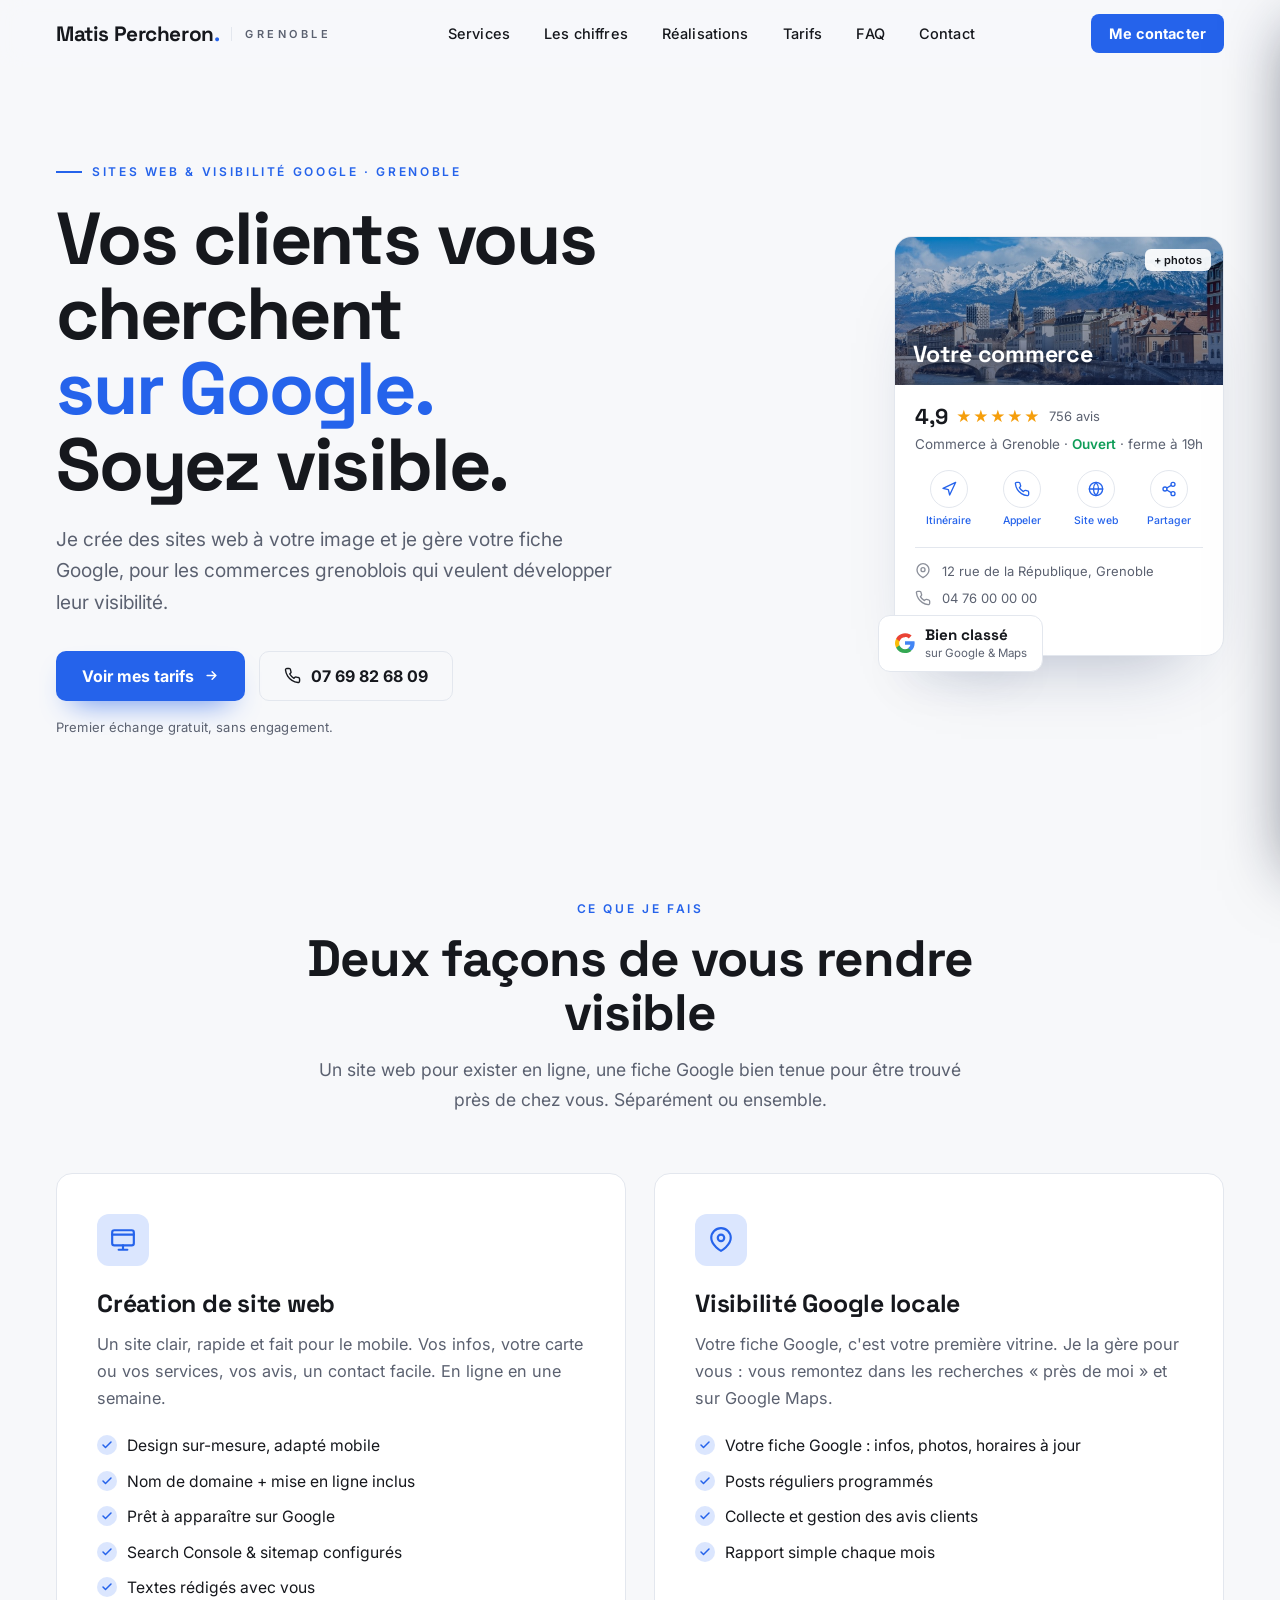
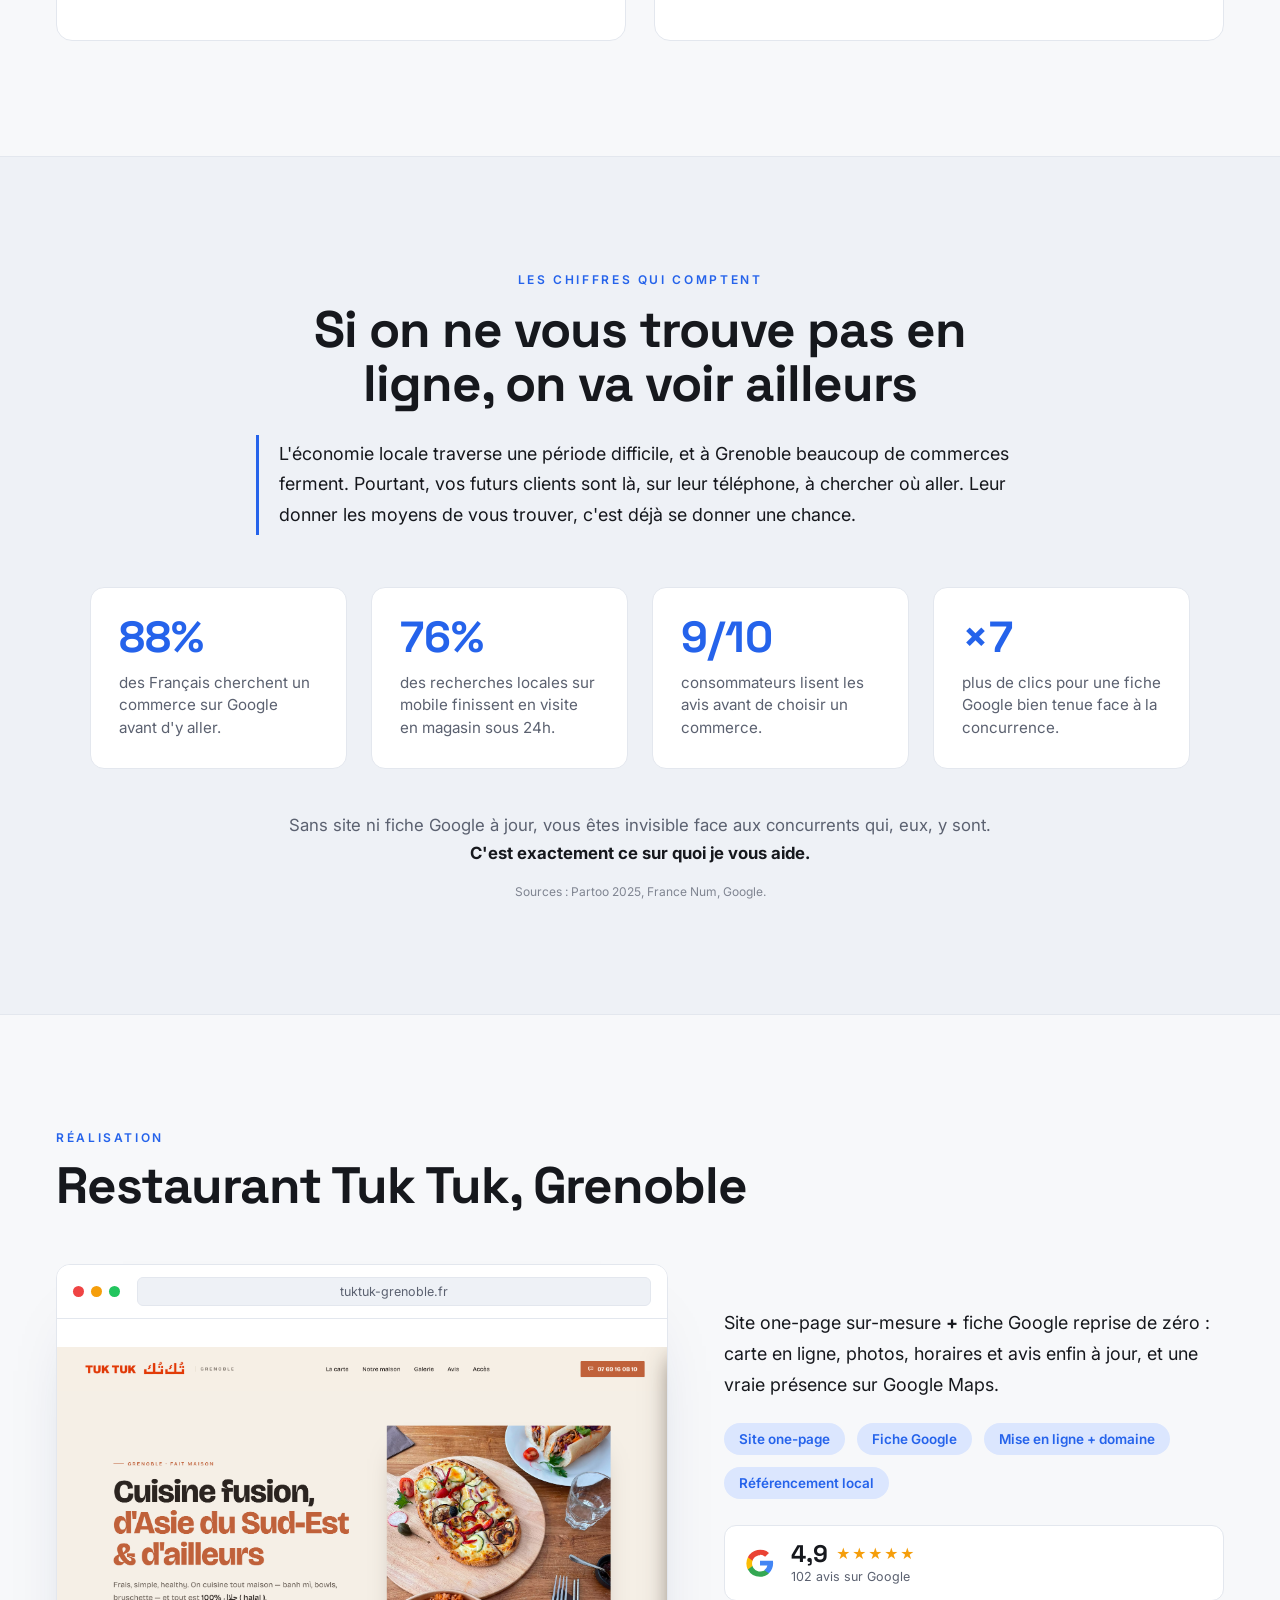
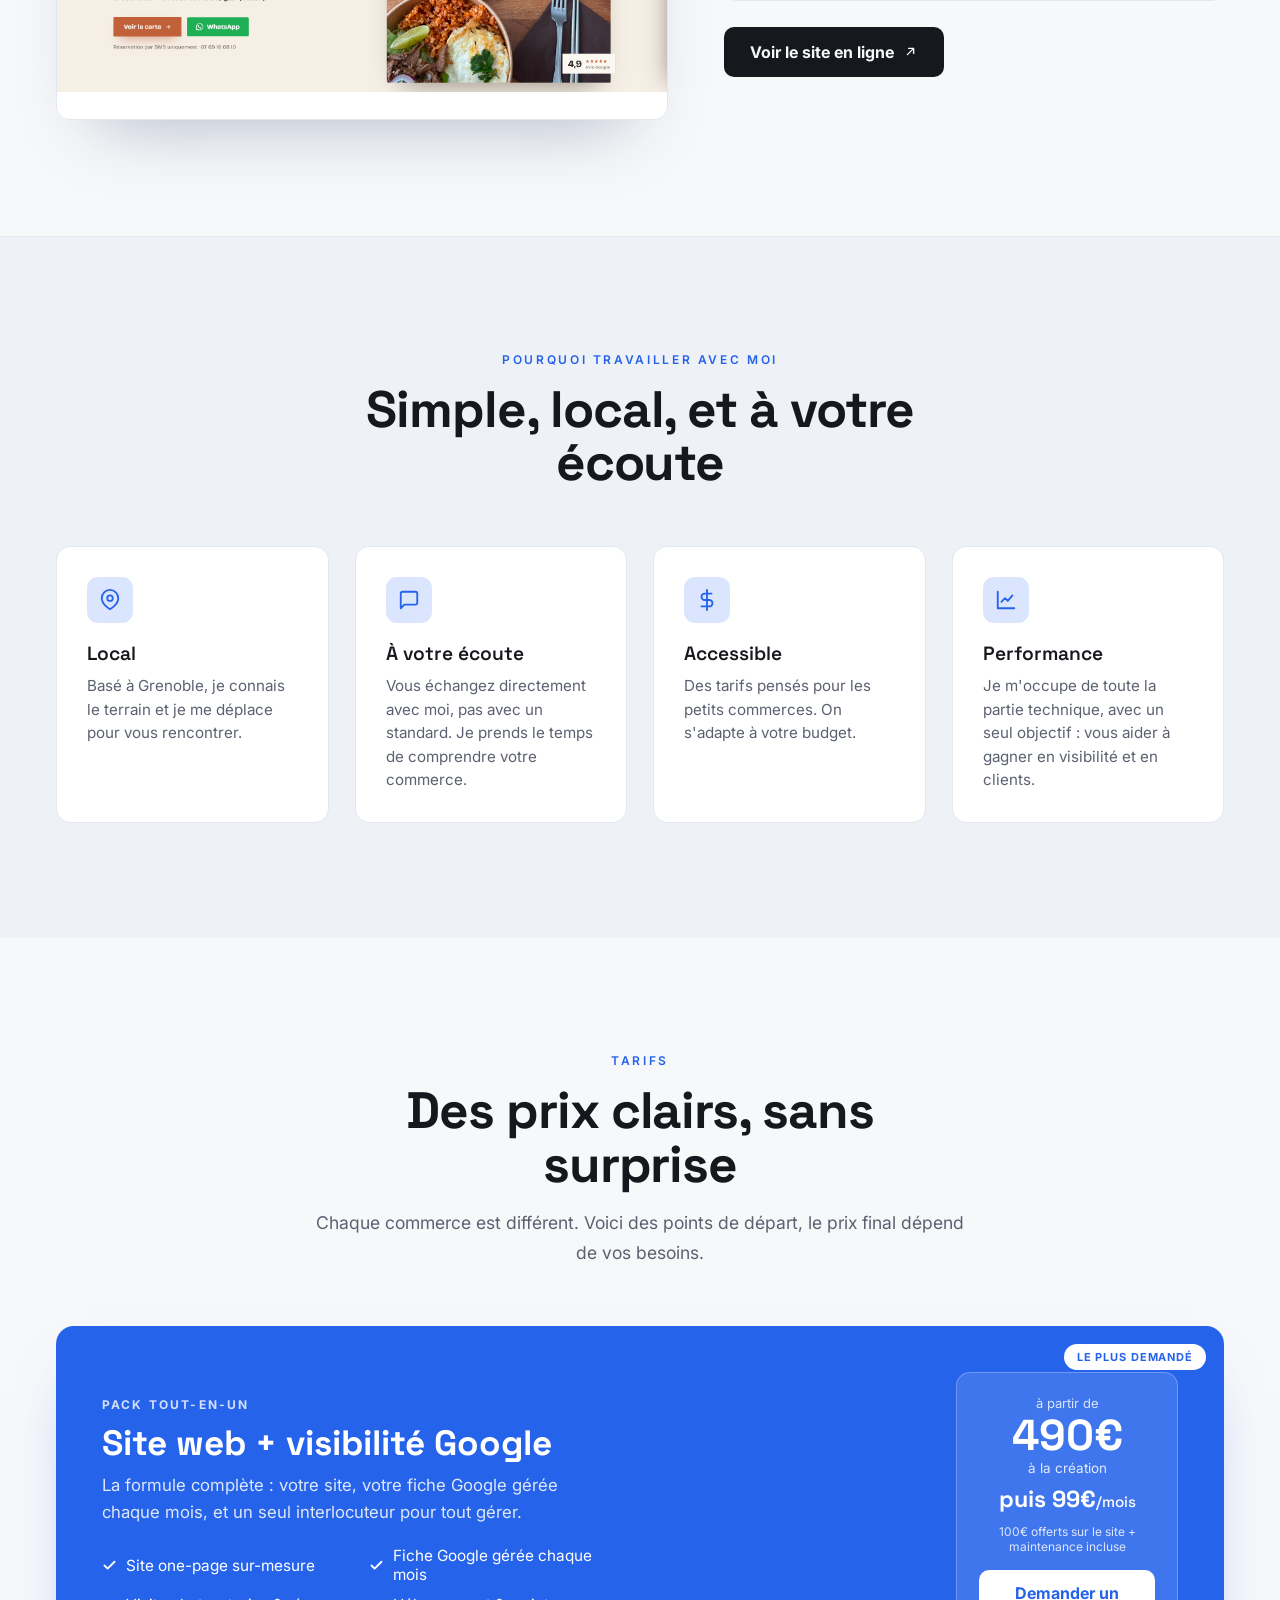
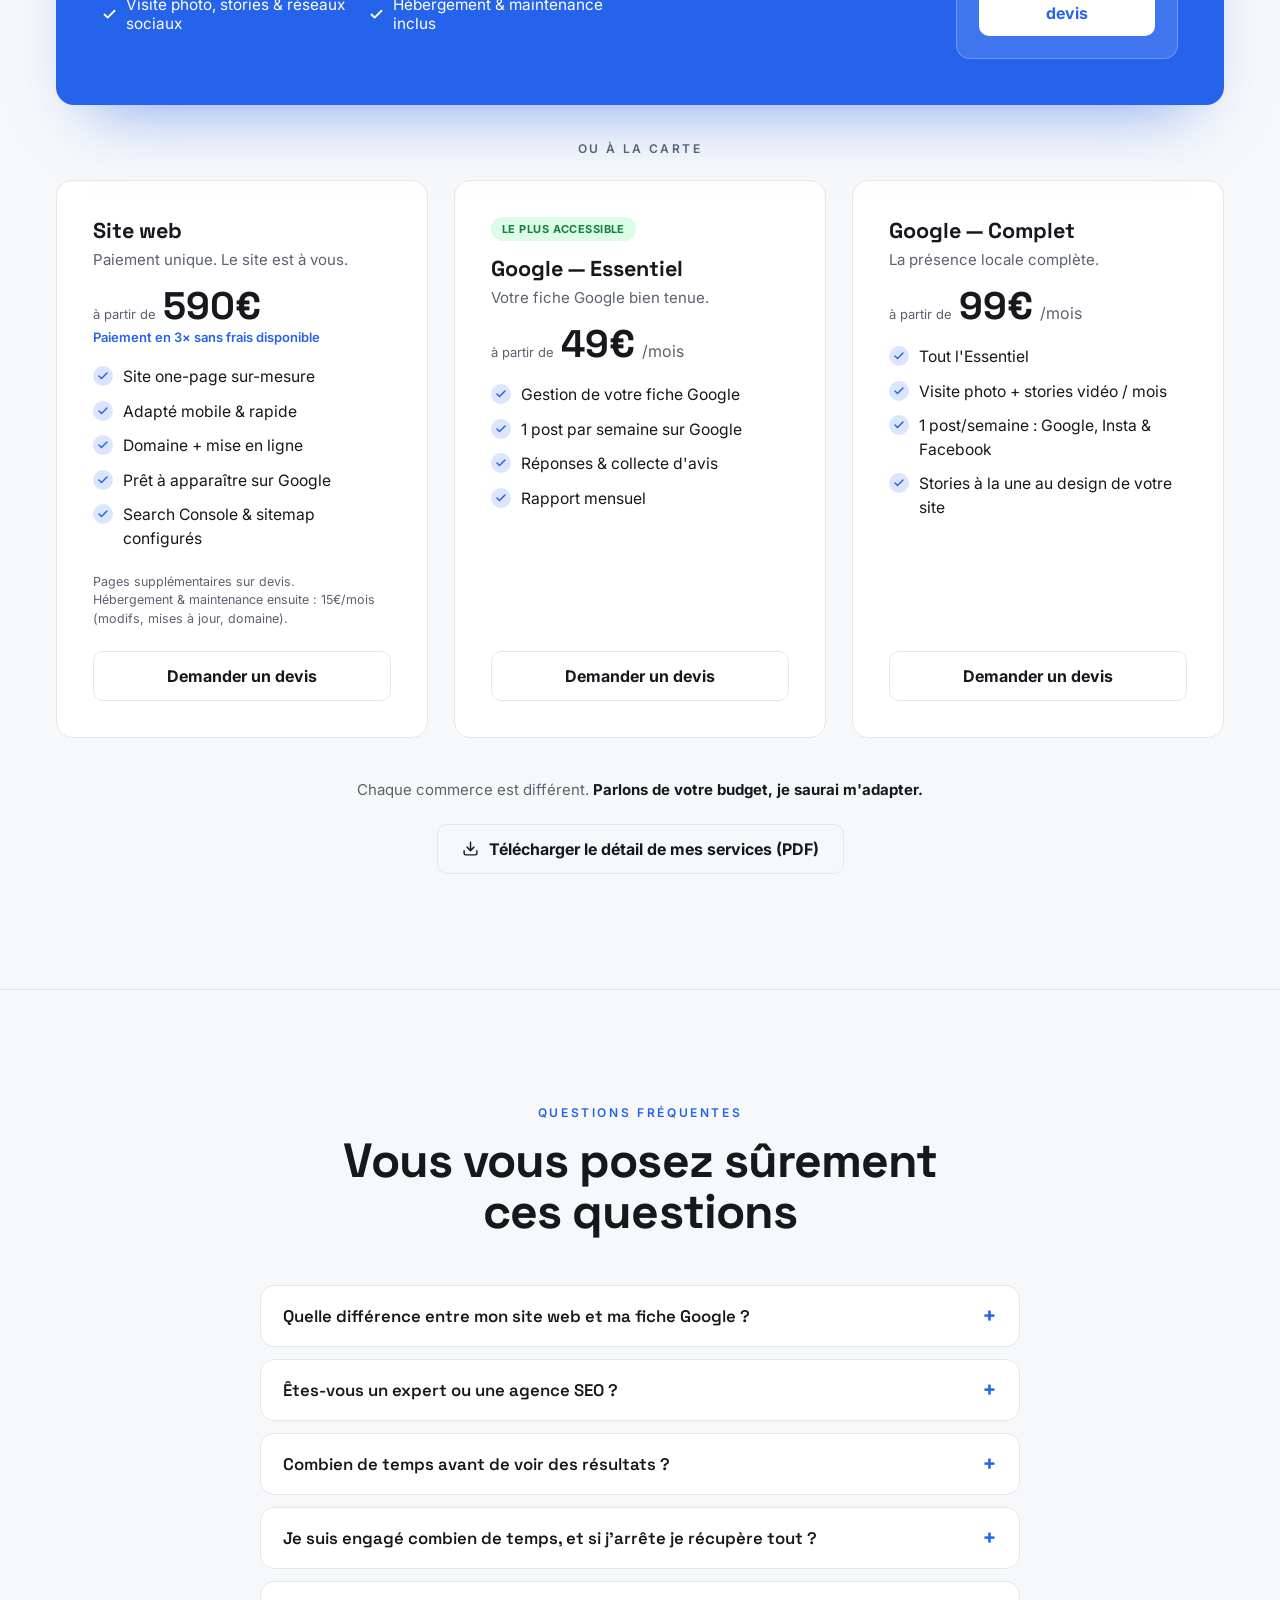
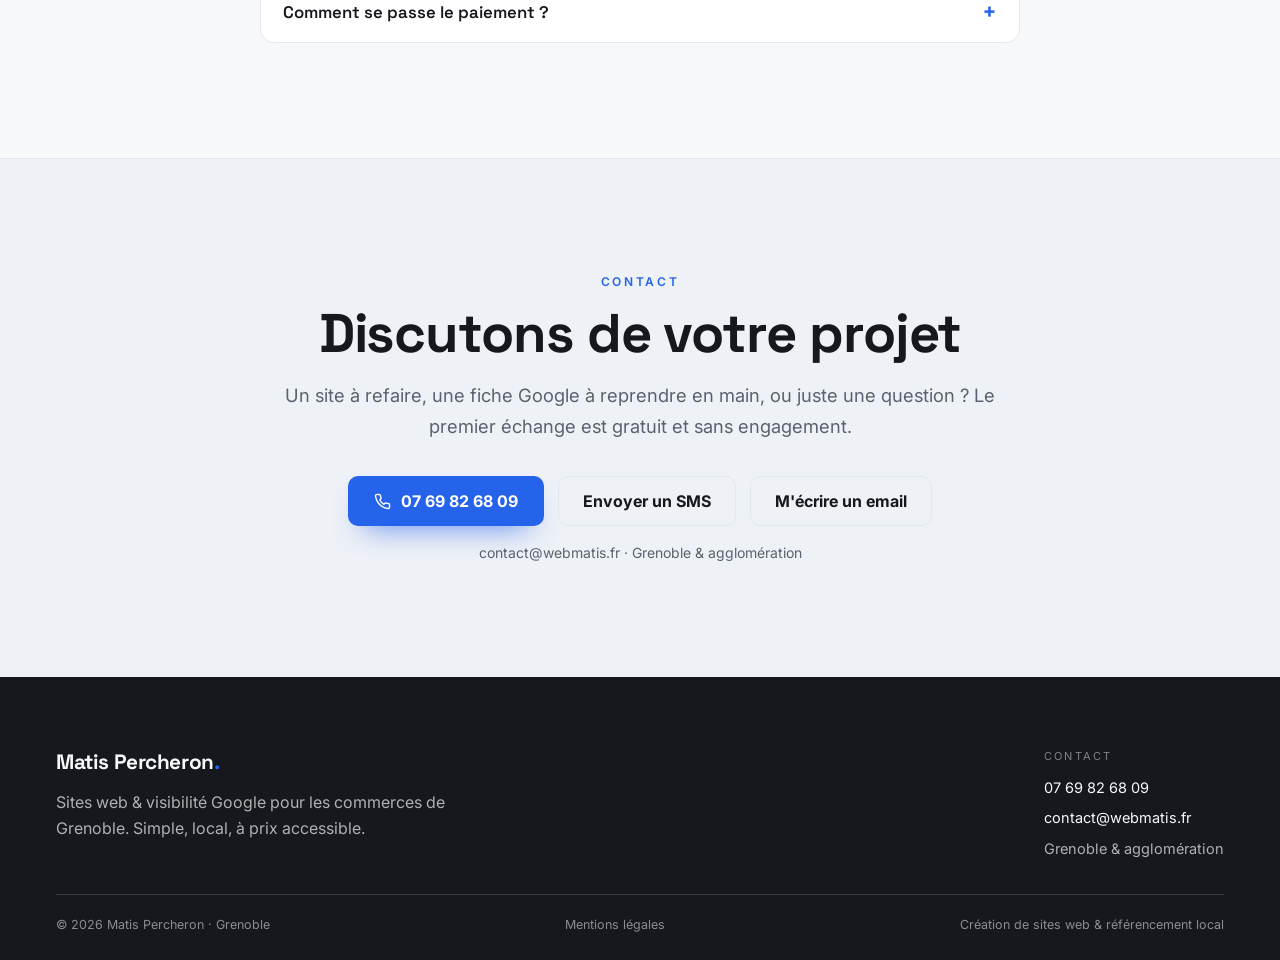
==== index.html @ fde4f6b4 "Site vitrine webmatis - creation de sites web et visibilite Google locale" ====
<!DOCTYPE html>
<html lang="fr">
<head>
<meta charset="utf-8">
<meta name="viewport" content="width=device-width, initial-scale=1">
<title>Matis Percheron — Sites web & visibilité Google pour les commerces de Grenoble</title>
<meta name="description" content="Création de sites web et gestion de fiche Google pour les commerces de Grenoble. Sites soignés, visibilité locale, prix accessibles. Premier échange gratuit.">
<meta property="og:title" content="Matis Percheron — Sites web & visibilité Google, Grenoble">
<meta property="og:description" content="Sites web à votre image et fiche Google bien gérée pour les commerces grenoblois. Prix accessibles, contact direct.">
<meta property="og:type" content="website">
<link rel="preconnect" href="https://fonts.googleapis.com">
<link rel="preconnect" href="https://fonts.gstatic.com" crossorigin>
<link href="https://fonts.googleapis.com/css2?family=Inter:wght@400;500;600;700&family=Space+Grotesk:wght@500;600;700&display=swap" rel="stylesheet">
<link rel="stylesheet" href="style.css">
<script type="application/ld+json">
{
  "@context": "https://schema.org",
  "@type": "ProfessionalService",
  "name": "Matis Percheron — Web & Visibilité locale",
  "description": "Création de sites web et gestion de fiche Google pour les commerces de Grenoble.",
  "areaServed": "Grenoble",
  "telephone": "+33769826809",
  "email": "contact@webmatis.fr",
  "address": {
    "@type": "PostalAddress",
    "addressLocality": "Grenoble",
    "postalCode": "38000",
    "addressCountry": "FR"
  },
  "knowsAbout": ["Création de site web", "SEO local", "Google Business Profile", "Référencement local"]
}
</script>
</head>
<body>
<div id="root" style="--bg:#f7f8fa;--bg-2:#eef1f6;--surface:#ffffff;--ink:#16181d;--ink-2:#5b6170;--line:#e3e7ee;--accent:#2563eb;--accent-2:#1d4ed8;--accent-ink:#ffffff;--accent-soft:#dbe6fe;--nav-bg:rgba(247,248,250,.82);--font-title:'Space Grotesk',system-ui,sans-serif;background:var(--bg);color:var(--ink);font-family:'Inter',system-ui,sans-serif;-webkit-font-smoothing:antialiased;overflow-x:clip;">

  <!-- NAV -->
  <nav id="site-nav" style="position:sticky;top:0;z-index:50;display:flex;align-items:center;justify-content:space-between;gap:16px;padding:14px clamp(18px,5vw,56px);background:var(--nav-bg);backdrop-filter:saturate(160%) blur(12px);-webkit-backdrop-filter:saturate(160%) blur(12px);transition:box-shadow .3s ease;">
    <a href="#top" aria-label="Matis Percheron" style="display:flex;align-items:center;gap:12px;text-decoration:none;flex:none;">
      <span style="font-family:var(--font-title);font-weight:700;font-size:1.3rem;letter-spacing:-.02em;color:var(--ink);">Matis Percheron<span style="color:var(--accent);">.</span></span>
      <span class="nav-region" style="font-size:11px;letter-spacing:.32em;text-transform:uppercase;color:var(--ink-2);font-weight:600;padding-left:13px;border-left:1px solid var(--line);">Grenoble</span>
    </a>
    <div data-navlinks="1" class="navlinks" style="display:flex;align-items:center;gap:30px;font-size:14.5px;font-weight:500;letter-spacing:.01em;">
      <a href="#services" class="link-underline">Services</a>
      <a href="#pourquoi" class="link-underline">Les chiffres</a>
      <a href="#realisations" class="link-underline">Réalisations</a>
      <a href="#tarifs" class="link-underline">Tarifs</a>
      <a href="#faq" class="link-underline">FAQ</a>
      <a href="#contact" class="link-underline">Contact</a>
    </div>
    <a href="#contact" class="btn-accent nav-phone" style="display:inline-flex;align-items:center;gap:9px;flex:none;text-decoration:none;font-weight:700;font-size:14.5px;letter-spacing:.01em;padding:11px 18px;border-radius:8px;white-space:nowrap;">
      Me contacter
    </a>
    <button type="button" id="nav-burger" class="nav-burger" aria-label="Ouvrir le menu" aria-expanded="false" aria-controls="mobile-panel">
      <span></span><span></span><span></span>
    </button>
  </nav>

  <!-- MENU MOBILE -->
  <div id="panel-backdrop" class="panel-backdrop"></div>
  <aside id="mobile-panel" class="mobile-panel" aria-hidden="true" aria-label="Menu">
    <div class="mobile-panel-head">
      <span style="font-family:var(--font-title);font-weight:700;font-size:1.25rem;color:var(--ink);">Menu</span>
      <button type="button" id="panel-close" class="panel-close" aria-label="Fermer le menu">&times;</button>
    </div>
    <nav class="mobile-panel-links">
      <a href="#services" data-panel-link>Services</a>
      <a href="#pourquoi" data-panel-link>Les chiffres</a>
      <a href="#realisations" data-panel-link>Réalisations</a>
      <a href="#tarifs" data-panel-link>Tarifs</a>
      <a href="#faq" data-panel-link>FAQ</a>
      <a href="#contact" data-panel-link>Contact</a>
    </nav>
    <div class="mobile-panel-cta">
      <a href="tel:0769826809" class="btn-accent" style="width:100%;">Appeler · 07 69 82 68 09</a>
      <a href="mailto:contact@webmatis.fr" class="btn-outline" style="width:100%;">M'écrire un email</a>
    </div>
  </aside>

  <!-- HERO -->
  <header id="top" class="hero-section" style="position:relative;padding:clamp(40px,7vw,90px) clamp(18px,5vw,56px) clamp(28px,4vw,56px);">
    <div data-hero="1" class="hero-grid" style="display:grid;grid-template-columns:1.05fr .95fr;gap:clamp(28px,5vw,64px);align-items:center;max-width:1240px;margin:0 auto;">
      <div data-reveal="1">
        <div style="display:inline-flex;align-items:center;gap:10px;font-size:12px;font-weight:600;letter-spacing:.22em;text-transform:uppercase;color:var(--accent);margin-bottom:22px;">
          <span style="width:26px;height:1.5px;background:var(--accent);display:inline-block;"></span>Sites web &amp; visibilité Google · Grenoble
        </div>
        <h1 style="font-family:var(--font-title);font-weight:700;font-size:clamp(2.5rem,6vw,4.6rem);line-height:1.02;letter-spacing:-.03em;margin:0 0 22px;color:var(--ink);">Vos clients vous cherchent<br><span style="color:var(--accent);">sur Google.</span> Soyez visible.</h1>
        <p style="font-size:clamp(1.05rem,1.6vw,1.2rem);line-height:1.65;color:var(--ink-2);max-width:32em;margin:0 0 32px;">Je crée des sites web à votre image et je gère votre fiche Google, pour les commerces grenoblois qui veulent développer leur visibilité.</p>
        <div class="hero-cta" style="display:flex;flex-wrap:wrap;gap:14px;align-items:center;">
          <a href="#tarifs" class="btn-accent btn-lg">Voir mes tarifs
            <svg viewBox="0 0 24 24" width="15" height="15" fill="none" stroke="currentColor" stroke-width="2.4" stroke-linecap="round" stroke-linejoin="round" style="flex:none;display:block;"><path d="M5 12h14M13 6l6 6-6 6"></path></svg>
          </a>
          <a href="tel:0769826809" class="btn-outline btn-lg">
            <svg viewBox="0 0 24 24" width="17" height="17" fill="none" stroke="currentColor" stroke-width="2" stroke-linecap="round" stroke-linejoin="round" style="flex:none;display:block;"><path d="M22 16.92v3a2 2 0 0 1-2.18 2 19.79 19.79 0 0 1-8.63-3.07 19.5 19.5 0 0 1-6-6 19.79 19.79 0 0 1-3.07-8.67A2 2 0 0 1 4.11 2h3a2 2 0 0 1 2 1.72c.13.96.36 1.9.7 2.81a2 2 0 0 1-.45 2.11L8.09 9.91a16 16 0 0 0 6 6l1.27-1.27a2 2 0 0 1 2.11-.45c.91.34 1.85.57 2.81.7A2 2 0 0 1 22 16.92Z"></path></svg>
            07 69 82 68 09
          </a>
        </div>
        <p style="font-size:13px;color:var(--ink-2);margin:18px 0 0;letter-spacing:.01em;">Premier échange gratuit, sans engagement.</p>
      </div>

      <!-- Visuel : aperçu d'une fiche Google (ce que Matis optimise) -->
      <div data-reveal="1" class="hero-visual" style="position:relative;max-width:430px;margin:0 0 0 auto;">
        <div style="background:var(--surface);border:1px solid var(--line);border-radius:18px;box-shadow:0 40px 70px -42px rgba(20,40,90,.35);overflow:hidden;">
          <!-- bandeau photo -->
          <div style="position:relative;height:148px;background:#1d4ed8;background-image:url('assets/grenoble-hero.jpg');background-size:cover;background-position:center;display:flex;align-items:flex-end;padding:16px 18px;">
            <span style="position:absolute;inset:0;background:linear-gradient(180deg,rgba(15,30,70,.10),rgba(15,30,70,.66));"></span>
            <span style="position:relative;color:#fff;font-family:var(--font-title);font-weight:700;font-size:1.45rem;letter-spacing:-.01em;text-shadow:0 1px 10px rgba(0,0,0,.4);">Votre commerce</span>
            <span style="position:absolute;top:12px;right:12px;background:rgba(255,255,255,.92);border-radius:6px;padding:4px 9px;font-size:11px;font-weight:600;color:var(--ink);">+ photos</span>
          </div>
          <!-- corps de la fiche -->
          <div style="padding:18px 20px 22px;">
            <div style="display:flex;align-items:center;gap:8px;margin-bottom:6px;">
              <span style="font-family:var(--font-title);font-weight:700;font-size:1.35rem;color:var(--ink);">4,9</span>
              <span style="color:#f59e0b;font-size:15px;letter-spacing:1px;">★★★★★</span>
              <span style="font-size:13px;color:var(--ink-2);">756 avis</span>
            </div>
            <div style="font-size:13.5px;color:var(--ink-2);margin-bottom:18px;">Commerce à Grenoble · <span style="color:#0f9d58;font-weight:600;">Ouvert</span> · ferme à 19h</div>
            <!-- actions façon Google -->
            <div style="display:flex;gap:6px;margin-bottom:20px;">
              <div style="display:flex;flex-direction:column;align-items:center;gap:6px;flex:1;">
                <span style="width:38px;height:38px;border-radius:50%;border:1px solid var(--line);display:flex;align-items:center;justify-content:center;color:var(--accent);"><svg viewBox="0 0 24 24" width="16" height="16" fill="none" stroke="currentColor" stroke-width="2" stroke-linecap="round" stroke-linejoin="round"><path d="M3 11 22 2l-9 19-2-8-8-2Z"></path></svg></span>
                <span style="font-size:10.5px;color:var(--accent);font-weight:500;">Itinéraire</span>
              </div>
              <div style="display:flex;flex-direction:column;align-items:center;gap:6px;flex:1;">
                <span style="width:38px;height:38px;border-radius:50%;border:1px solid var(--line);display:flex;align-items:center;justify-content:center;color:var(--accent);"><svg viewBox="0 0 24 24" width="16" height="16" fill="none" stroke="currentColor" stroke-width="2" stroke-linecap="round" stroke-linejoin="round"><path d="M22 16.92v3a2 2 0 0 1-2.18 2 19.79 19.79 0 0 1-8.63-3.07 19.5 19.5 0 0 1-6-6 19.79 19.79 0 0 1-3.07-8.67A2 2 0 0 1 4.11 2h3a2 2 0 0 1 2 1.72c.13.96.36 1.9.7 2.81a2 2 0 0 1-.45 2.11L8.09 9.91a16 16 0 0 0 6 6l1.27-1.27a2 2 0 0 1 2.11-.45c.91.34 1.85.57 2.81.7A2 2 0 0 1 22 16.92Z"></path></svg></span>
                <span style="font-size:10.5px;color:var(--accent);font-weight:500;">Appeler</span>
              </div>
              <div style="display:flex;flex-direction:column;align-items:center;gap:6px;flex:1;">
                <span style="width:38px;height:38px;border-radius:50%;border:1px solid var(--line);display:flex;align-items:center;justify-content:center;color:var(--accent);"><svg viewBox="0 0 24 24" width="16" height="16" fill="none" stroke="currentColor" stroke-width="2" stroke-linecap="round" stroke-linejoin="round"><circle cx="12" cy="12" r="10"></circle><path d="M2 12h20"></path><path d="M12 2a15 15 0 0 1 0 20 15 15 0 0 1 0-20Z"></path></svg></span>
                <span style="font-size:10.5px;color:var(--accent);font-weight:500;">Site web</span>
              </div>
              <div style="display:flex;flex-direction:column;align-items:center;gap:6px;flex:1;">
                <span style="width:38px;height:38px;border-radius:50%;border:1px solid var(--line);display:flex;align-items:center;justify-content:center;color:var(--accent);"><svg viewBox="0 0 24 24" width="16" height="16" fill="none" stroke="currentColor" stroke-width="2" stroke-linecap="round" stroke-linejoin="round"><circle cx="18" cy="5" r="3"></circle><circle cx="6" cy="12" r="3"></circle><circle cx="18" cy="19" r="3"></circle><path d="m8.6 13.5 6.8 4M15.4 6.5 8.6 10.5"></path></svg></span>
                <span style="font-size:10.5px;color:var(--accent);font-weight:500;">Partager</span>
              </div>
            </div>
            <!-- infos -->
            <div style="border-top:1px solid var(--line);padding-top:15px;display:flex;flex-direction:column;gap:11px;">
              <div style="display:flex;align-items:center;gap:11px;font-size:13px;color:var(--ink-2);">
                <svg viewBox="0 0 24 24" width="16" height="16" fill="none" stroke="currentColor" stroke-width="2" stroke-linecap="round" stroke-linejoin="round" style="flex:none;opacity:.7;"><path d="M21 10c0 7-9 12-9 12s-9-5-9-12a9 9 0 0 1 18 0Z"></path><circle cx="12" cy="10" r="3"></circle></svg>
                <span>12 rue de la République, Grenoble</span>
              </div>
              <div style="display:flex;align-items:center;gap:11px;font-size:13px;color:var(--ink-2);">
                <svg viewBox="0 0 24 24" width="16" height="16" fill="none" stroke="currentColor" stroke-width="2" stroke-linecap="round" stroke-linejoin="round" style="flex:none;opacity:.7;"><path d="M22 16.92v3a2 2 0 0 1-2.18 2 19.79 19.79 0 0 1-8.63-3.07 19.5 19.5 0 0 1-6-6 19.79 19.79 0 0 1-3.07-8.67A2 2 0 0 1 4.11 2h3a2 2 0 0 1 2 1.72c.13.96.36 1.9.7 2.81a2 2 0 0 1-.45 2.11L8.09 9.91a16 16 0 0 0 6 6l1.27-1.27a2 2 0 0 1 2.11-.45c.91.34 1.85.57 2.81.7A2 2 0 0 1 22 16.92Z"></path></svg>
                <span>04 76 00 00 00</span>
              </div>
              <div style="display:flex;align-items:center;gap:11px;font-size:13px;color:var(--accent);font-weight:500;">
                <svg viewBox="0 0 24 24" width="16" height="16" fill="none" stroke="currentColor" stroke-width="2" stroke-linecap="round" stroke-linejoin="round" style="flex:none;"><circle cx="12" cy="12" r="10"></circle><path d="M2 12h20"></path><path d="M12 2a15 15 0 0 1 0 20 15 15 0 0 1 0-20Z"></path></svg>
                <span>votre-site.fr</span>
              </div>
            </div>
          </div>
        </div>
        <!-- pastille flottante -->
        <div class="float-card" style="position:absolute;left:-16px;bottom:-16px;display:flex;align-items:center;gap:9px;background:var(--surface);border:1px solid var(--line);padding:11px 15px;border-radius:12px;box-shadow:0 24px 44px -26px rgba(20,40,90,.4);">
          <svg viewBox="0 0 24 24" width="22" height="22" style="flex:none;display:block;"><path fill="#4285F4" d="M22.5 12.2c0-.7-.06-1.4-.18-2H12v3.8h5.9a5 5 0 0 1-2.2 3.3v2.7h3.6c2.1-2 3.2-4.8 3.2-7.8Z"></path><path fill="#34A853" d="M12 23c2.9 0 5.4-1 7.2-2.6l-3.6-2.7c-1 .7-2.3 1.1-3.6 1.1-2.8 0-5.1-1.9-6-4.4H2.3v2.8A11 11 0 0 0 12 23Z"></path><path fill="#FBBC05" d="M6 14.4a6.6 6.6 0 0 1 0-4.2V7.4H2.3a11 11 0 0 0 0 9.8L6 14.4Z"></path><path fill="#EA4335" d="M12 5.4c1.6 0 3 .55 4.1 1.6l3.1-3.1A11 11 0 0 0 2.3 7.4L6 10.2c.9-2.6 3.2-4.4 6-4.4Z"></path></svg>
          <div>
            <div style="font-family:var(--font-title);font-weight:700;font-size:.95rem;line-height:1.1;color:var(--ink);">Bien classé</div>
            <div style="font-size:11.5px;color:var(--ink-2);margin-top:2px;">sur Google &amp; Maps</div>
          </div>
        </div>
      </div>
    </div>
  </header>

  <!-- SERVICES -->
  <section id="services" style="padding:clamp(56px,9vw,118px) clamp(18px,5vw,56px);">
    <div style="max-width:1180px;margin:0 auto;">
      <div data-reveal="1" style="max-width:42em;margin:0 auto clamp(38px,5vw,58px);text-align:center;">
        <div style="font-size:12px;font-weight:600;letter-spacing:.22em;text-transform:uppercase;color:var(--accent);margin-bottom:16px;">Ce que je fais</div>
        <h2 style="font-family:var(--font-title);font-weight:700;letter-spacing:-.02em;font-size:clamp(2rem,4.4vw,3.2rem);line-height:1.05;margin:0 0 16px;color:var(--ink);">Deux façons de vous rendre visible</h2>
        <p style="font-size:1.1rem;line-height:1.7;color:var(--ink-2);margin:0;">Un site web pour exister en ligne, une fiche Google bien tenue pour être trouvé près de chez vous. Séparément ou ensemble.</p>
      </div>

      <div class="services-grid" style="display:grid;grid-template-columns:1fr 1fr;gap:clamp(20px,3vw,28px);">

        <!-- Service 1 : Site web -->
        <div data-reveal="1" class="service-card" style="background:var(--surface);border:1px solid var(--line);border-radius:16px;padding:clamp(26px,3.5vw,40px);">
          <div style="width:52px;height:52px;border-radius:12px;background:var(--accent-soft);color:var(--accent);display:flex;align-items:center;justify-content:center;margin-bottom:22px;">
            <svg viewBox="0 0 24 24" width="26" height="26" fill="none" stroke="currentColor" stroke-width="2" stroke-linecap="round" stroke-linejoin="round"><rect x="2" y="3" width="20" height="14" rx="2"></rect><path d="M2 7h20M8 21h8M12 17v4"></path></svg>
          </div>
          <h3 style="font-family:var(--font-title);font-weight:700;font-size:1.55rem;letter-spacing:-.01em;margin:0 0 12px;color:var(--ink);">Création de site web</h3>
          <p style="font-size:1.02rem;line-height:1.65;color:var(--ink-2);margin:0 0 22px;">Un site clair, rapide et fait pour le mobile. Vos infos, votre carte ou vos services, vos avis, un contact facile. En ligne en une semaine.</p>
          <ul style="list-style:none;padding:0;margin:0;display:flex;flex-direction:column;gap:12px;">
            <li class="feat">Design sur-mesure, adapté mobile</li>
            <li class="feat">Nom de domaine + mise en ligne inclus</li>
            <li class="feat">Prêt à apparaître sur Google</li>
            <li class="feat">Search Console &amp; sitemap configurés</li>
            <li class="feat">Textes rédigés avec vous</li>
          </ul>
        </div>

        <!-- Service 2 : Visibilité Google -->
        <div data-reveal="1" class="service-card" style="background:var(--surface);border:1px solid var(--line);border-radius:16px;padding:clamp(26px,3.5vw,40px);">
          <div style="width:52px;height:52px;border-radius:12px;background:var(--accent-soft);color:var(--accent);display:flex;align-items:center;justify-content:center;margin-bottom:22px;">
            <svg viewBox="0 0 24 24" width="26" height="26" fill="none" stroke="currentColor" stroke-width="2" stroke-linecap="round" stroke-linejoin="round"><path d="M21 10c0 7-9 12-9 12s-9-5-9-12a9 9 0 0 1 18 0Z"></path><circle cx="12" cy="10" r="3"></circle></svg>
          </div>
          <h3 style="font-family:var(--font-title);font-weight:700;font-size:1.55rem;letter-spacing:-.01em;margin:0 0 12px;color:var(--ink);">Visibilité Google locale</h3>
          <p style="font-size:1.02rem;line-height:1.65;color:var(--ink-2);margin:0 0 22px;">Votre fiche Google, c'est votre première vitrine. Je la gère pour vous : vous remontez dans les recherches « près de moi » et sur Google Maps.</p>
          <ul style="list-style:none;padding:0;margin:0;display:flex;flex-direction:column;gap:12px;">
            <li class="feat">Votre fiche Google : infos, photos, horaires à jour</li>
            <li class="feat">Posts réguliers programmés</li>
            <li class="feat">Collecte et gestion des avis clients</li>
            <li class="feat">Rapport simple chaque mois</li>
          </ul>
        </div>

      </div>
    </div>
  </section>

  <!-- POURQUOI C'EST IMPORTANT -->
  <section id="pourquoi" style="background:var(--bg-2);padding:clamp(56px,9vw,118px) clamp(18px,5vw,56px);border-top:1px solid var(--line);border-bottom:1px solid var(--line);">
    <div style="max-width:1100px;margin:0 auto;">
      <div data-reveal="1" style="max-width:48em;margin:0 auto clamp(36px,5vw,52px);">
        <div style="font-size:12px;font-weight:600;letter-spacing:.22em;text-transform:uppercase;color:var(--accent);margin-bottom:16px;text-align:center;">Les chiffres qui comptent</div>
        <h2 style="font-family:var(--font-title);font-weight:700;letter-spacing:-.02em;font-size:clamp(2rem,4.4vw,3.2rem);line-height:1.05;margin:0 0 24px;color:var(--ink);text-align:center;">Si on ne vous trouve pas en ligne, on va voir ailleurs</h2>
        <div style="border-left:3px solid var(--accent);padding:4px 0 4px 20px;">
          <p style="font-size:1.12rem;line-height:1.72;color:var(--ink);margin:0;">L'économie locale traverse une période difficile, et à Grenoble beaucoup de commerces ferment. Pourtant, vos futurs clients sont là, sur leur téléphone, à chercher où aller. Leur donner les moyens de vous trouver, c'est déjà se donner une chance.</p>
        </div>
      </div>

      <div class="stats-grid" style="display:grid;grid-template-columns:repeat(4,1fr);gap:clamp(16px,2.4vw,24px);">
        <div data-reveal="1" class="stat-card">
          <div class="stat-num">88%</div>
          <p>des Français cherchent un commerce sur Google avant d'y aller.</p>
        </div>
        <div data-reveal="1" class="stat-card">
          <div class="stat-num">76%</div>
          <p>des recherches locales sur mobile finissent en visite en magasin sous 24h.</p>
        </div>
        <div data-reveal="1" class="stat-card">
          <div class="stat-num">9/10</div>
          <p>consommateurs lisent les avis avant de choisir un commerce.</p>
        </div>
        <div data-reveal="1" class="stat-card">
          <div class="stat-num">×7</div>
          <p>plus de clics pour une fiche Google bien tenue face à la concurrence.</p>
        </div>
      </div>

      <p data-reveal="1" style="text-align:center;font-size:1.05rem;line-height:1.7;color:var(--ink-2);margin:clamp(30px,4vw,42px) auto 0;max-width:44em;">Sans site ni fiche Google à jour, vous êtes invisible face aux concurrents qui, eux, y sont. <strong style="color:var(--ink);">C'est exactement ce sur quoi je vous aide.</strong></p>
      <p data-reveal="1" style="text-align:center;font-size:12px;color:var(--ink-2);opacity:.75;margin:16px 0 0;">Sources : Partoo 2025, France Num, Google.</p>
    </div>
  </section>

  <!-- REALISATIONS -->
  <section id="realisations" style="padding:clamp(56px,9vw,118px) clamp(18px,5vw,56px);">
    <div style="max-width:1180px;margin:0 auto;">
      <div data-reveal="1" style="margin-bottom:clamp(34px,4vw,52px);">
        <div style="font-size:12px;font-weight:600;letter-spacing:.22em;text-transform:uppercase;color:var(--accent);margin-bottom:14px;">Réalisation</div>
        <h2 style="font-family:var(--font-title);font-weight:700;letter-spacing:-.02em;font-size:clamp(2rem,4.4vw,3.2rem);line-height:1.05;margin:0;color:var(--ink);">Restaurant Tuk Tuk, Grenoble</h2>
      </div>

      <div class="real-grid" style="display:grid;grid-template-columns:1.1fr .9fr;gap:clamp(28px,5vw,56px);align-items:center;">
        <!-- Aperçu du site (capture réelle si présente, sinon fallback propre) -->
        <div data-reveal="1" class="browser-mock" style="border-radius:14px;overflow:hidden;border:1px solid var(--line);background:var(--surface);box-shadow:0 40px 70px -42px rgba(20,40,90,.35);">
          <div style="display:flex;align-items:center;gap:7px;padding:12px 16px;background:var(--surface);border-bottom:1px solid var(--line);">
            <span style="width:11px;height:11px;border-radius:50%;background:#ef4444;display:block;"></span>
            <span style="width:11px;height:11px;border-radius:50%;background:#f59e0b;display:block;"></span>
            <span style="width:11px;height:11px;border-radius:50%;background:#22c55e;display:block;"></span>
            <span style="flex:1;margin-left:10px;font-size:12.5px;color:var(--ink-2);background:var(--bg-2);border:1px solid var(--line);border-radius:6px;padding:6px 12px;text-align:center;">tuktuk-grenoble.fr</span>
          </div>
          <div style="position:relative;aspect-ratio:16/10.5;background:linear-gradient(135deg,#eef4fe,#d7e4fd);display:flex;align-items:center;justify-content:center;">
            <span style="font-family:var(--font-title);font-weight:600;font-size:1rem;color:var(--accent);letter-spacing:.02em;">Aperçu — tuktuk-grenoble.fr</span>
            <img src="assets/tuktuk-apercu.png" alt="Aperçu du site Tuk Tuk réalisé par Matis Percheron" onerror="this.remove()" style="position:absolute;inset:0;width:100%;height:100%;object-fit:contain;object-position:center;background:#fff;">
          </div>
        </div>

        <!-- Texte étude de cas (factuel, pas de faux avis) -->
        <div data-reveal="1">
          <p style="font-size:1.12rem;line-height:1.72;color:var(--ink);margin:0 0 22px;">Site one-page sur-mesure <strong>+</strong> fiche Google reprise de zéro : carte en ligne, photos, horaires et avis enfin à jour, et une vraie présence sur Google Maps.</p>
          <div style="display:flex;flex-wrap:wrap;gap:12px;margin-bottom:26px;">
            <span class="chip">Site one-page</span>
            <span class="chip">Fiche Google</span>
            <span class="chip">Mise en ligne + domaine</span>
            <span class="chip">Référencement local</span>
          </div>
          <div style="display:flex;align-items:center;gap:16px;background:var(--surface);border:1px solid var(--line);border-radius:12px;padding:16px 20px;margin-bottom:26px;">
            <svg viewBox="0 0 24 24" width="30" height="30" style="flex:none;display:block;"><path fill="#4285F4" d="M22.5 12.2c0-.7-.06-1.4-.18-2H12v3.8h5.9a5 5 0 0 1-2.2 3.3v2.7h3.6c2.1-2 3.2-4.8 3.2-7.8Z"></path><path fill="#34A853" d="M12 23c2.9 0 5.4-1 7.2-2.6l-3.6-2.7c-1 .7-2.3 1.1-3.6 1.1-2.8 0-5.1-1.9-6-4.4H2.3v2.8A11 11 0 0 0 12 23Z"></path><path fill="#FBBC05" d="M6 14.4a6.6 6.6 0 0 1 0-4.2V7.4H2.3a11 11 0 0 0 0 9.8L6 14.4Z"></path><path fill="#EA4335" d="M12 5.4c1.6 0 3 .55 4.1 1.6l3.1-3.1A11 11 0 0 0 2.3 7.4L6 10.2c.9-2.6 3.2-4.4 6-4.4Z"></path></svg>
            <div>
              <div style="display:flex;align-items:center;gap:8px;"><span style="font-family:var(--font-title);font-weight:700;font-size:1.5rem;line-height:1;color:var(--ink);">4,9</span><span style="color:#f59e0b;font-size:14px;letter-spacing:1px;">★★★★★</span></div>
              <div style="font-size:12.5px;color:var(--ink-2);margin-top:3px;">102 avis sur Google</div>
            </div>
          </div>
          <a href="https://tuktuk-grenoble.fr" target="_blank" rel="noopener" class="btn-dark btn-lg">Voir le site en ligne
            <svg viewBox="0 0 24 24" width="15" height="15" fill="none" stroke="currentColor" stroke-width="2.2" stroke-linecap="round" stroke-linejoin="round" style="flex:none;display:block;"><path d="M7 17 17 7M9 7h8v8"></path></svg>
          </a>
        </div>
      </div>
    </div>
  </section>

  <!-- POURQUOI MOI -->
  <section id="approche" style="background:var(--bg-2);padding:clamp(56px,9vw,118px) clamp(18px,5vw,56px);border-top:1px solid var(--line);">
    <div style="max-width:1180px;margin:0 auto;">
      <div data-reveal="1" style="max-width:42em;margin:0 auto clamp(38px,5vw,56px);text-align:center;">
        <div style="font-size:12px;font-weight:600;letter-spacing:.22em;text-transform:uppercase;color:var(--accent);margin-bottom:16px;">Pourquoi travailler avec moi</div>
        <h2 style="font-family:var(--font-title);font-weight:700;letter-spacing:-.02em;font-size:clamp(2rem,4.4vw,3.2rem);line-height:1.05;margin:0;color:var(--ink);">Simple, local, et à votre écoute</h2>
      </div>
      <div class="why-grid" style="display:grid;grid-template-columns:repeat(4,1fr);gap:clamp(18px,2.5vw,26px);">
        <div data-reveal="1" class="why-card">
          <div class="why-ico"><svg viewBox="0 0 24 24" width="22" height="22" fill="none" stroke="currentColor" stroke-width="2" stroke-linecap="round" stroke-linejoin="round"><path d="M21 10c0 7-9 12-9 12s-9-5-9-12a9 9 0 0 1 18 0Z"></path><circle cx="12" cy="10" r="3"></circle></svg></div>
          <h3>Local</h3>
          <p>Basé à Grenoble, je connais le terrain et je me déplace pour vous rencontrer.</p>
        </div>
        <div data-reveal="1" class="why-card">
          <div class="why-ico"><svg viewBox="0 0 24 24" width="22" height="22" fill="none" stroke="currentColor" stroke-width="2" stroke-linecap="round" stroke-linejoin="round"><path d="M21 15a2 2 0 0 1-2 2H7l-4 4V5a2 2 0 0 1 2-2h14a2 2 0 0 1 2 2z"></path></svg></div>
          <h3>À votre écoute</h3>
          <p>Vous échangez directement avec moi, pas avec un standard. Je prends le temps de comprendre votre commerce.</p>
        </div>
        <div data-reveal="1" class="why-card">
          <div class="why-ico"><svg viewBox="0 0 24 24" width="22" height="22" fill="none" stroke="currentColor" stroke-width="2" stroke-linecap="round" stroke-linejoin="round"><path d="M12 1v22M17 5H9.5a3.5 3.5 0 0 0 0 7h5a3.5 3.5 0 0 1 0 7H6"></path></svg></div>
          <h3>Accessible</h3>
          <p>Des tarifs pensés pour les petits commerces. On s'adapte à votre budget.</p>
        </div>
        <div data-reveal="1" class="why-card">
          <div class="why-ico"><svg viewBox="0 0 24 24" width="22" height="22" fill="none" stroke="currentColor" stroke-width="2" stroke-linecap="round" stroke-linejoin="round"><path d="M3 3v18h18"></path><path d="m7 14 4-4 3 3 5-6"></path></svg></div>
          <h3>Performance</h3>
          <p>Je m'occupe de toute la partie technique, avec un seul objectif : vous aider à gagner en visibilité et en clients.</p>
        </div>
      </div>
    </div>
  </section>

  <!-- TARIFS -->
  <section id="tarifs" style="padding:clamp(56px,9vw,118px) clamp(18px,5vw,56px);">
    <div style="max-width:1180px;margin:0 auto;">
      <div data-reveal="1" style="max-width:42em;margin:0 auto clamp(40px,5vw,58px);text-align:center;">
        <div style="font-size:12px;font-weight:600;letter-spacing:.22em;text-transform:uppercase;color:var(--accent);margin-bottom:16px;">Tarifs</div>
        <h2 style="font-family:var(--font-title);font-weight:700;letter-spacing:-.02em;font-size:clamp(2rem,4.4vw,3.2rem);line-height:1.05;margin:0 0 16px;color:var(--ink);">Des prix clairs, sans surprise</h2>
        <p style="font-size:1.1rem;line-height:1.7;color:var(--ink-2);margin:0;">Chaque commerce est différent. Voici des points de départ, le prix final dépend de vos besoins.</p>
      </div>

      <!-- OFFRE PHARE : Pack site + visibilité -->
      <div data-reveal="1" style="position:relative;background:var(--accent);color:#fff;border-radius:18px;padding:clamp(28px,4vw,46px);margin-bottom:clamp(26px,3.5vw,36px);overflow:hidden;box-shadow:0 34px 64px -34px rgba(37,99,235,.6);">
        <span style="position:absolute;top:18px;right:18px;background:#fff;color:var(--accent);font-size:11px;font-weight:700;letter-spacing:.08em;text-transform:uppercase;padding:6px 13px;border-radius:20px;">Le plus demandé</span>
        <div style="display:flex;flex-wrap:wrap;align-items:center;justify-content:space-between;gap:30px;">
          <div style="flex:1;min-width:262px;">
            <div style="font-size:12px;font-weight:700;letter-spacing:.18em;text-transform:uppercase;color:rgba(255,255,255,.8);margin-bottom:12px;">Pack tout-en-un</div>
            <h3 style="font-family:var(--font-title);font-weight:700;font-size:clamp(1.6rem,3vw,2.2rem);line-height:1.08;margin:0 0 10px;color:#fff;">Site web + visibilité Google</h3>
            <p style="font-size:1.05rem;line-height:1.6;color:rgba(255,255,255,.85);margin:0 0 20px;max-width:30em;">La formule complète : votre site, votre fiche Google gérée chaque mois, et un seul interlocuteur pour tout gérer.</p>
            <div style="display:grid;grid-template-columns:1fr 1fr;gap:11px 22px;max-width:32em;">
              <span style="display:flex;align-items:center;gap:9px;font-size:.96rem;color:#fff;"><svg viewBox="0 0 24 24" width="15" height="15" fill="none" stroke="#fff" stroke-width="3" stroke-linecap="round" stroke-linejoin="round" style="flex:none;"><path d="M20 6 9 17l-5-5"></path></svg>Site one-page sur-mesure</span>
              <span style="display:flex;align-items:center;gap:9px;font-size:.96rem;color:#fff;"><svg viewBox="0 0 24 24" width="15" height="15" fill="none" stroke="#fff" stroke-width="3" stroke-linecap="round" stroke-linejoin="round" style="flex:none;"><path d="M20 6 9 17l-5-5"></path></svg>Fiche Google gérée chaque mois</span>
              <span style="display:flex;align-items:center;gap:9px;font-size:.96rem;color:#fff;"><svg viewBox="0 0 24 24" width="15" height="15" fill="none" stroke="#fff" stroke-width="3" stroke-linecap="round" stroke-linejoin="round" style="flex:none;"><path d="M20 6 9 17l-5-5"></path></svg>Visite photo, stories &amp; réseaux sociaux</span>
              <span style="display:flex;align-items:center;gap:9px;font-size:.96rem;color:#fff;"><svg viewBox="0 0 24 24" width="15" height="15" fill="none" stroke="#fff" stroke-width="3" stroke-linecap="round" stroke-linejoin="round" style="flex:none;"><path d="M20 6 9 17l-5-5"></path></svg>Hébergement &amp; maintenance inclus</span>
            </div>
          </div>
          <div style="flex:none;width:222px;max-width:100%;background:rgba(255,255,255,.12);border:1px solid rgba(255,255,255,.25);border-radius:14px;padding:22px;text-align:center;">
            <div style="font-size:13px;color:rgba(255,255,255,.8);">à partir de</div>
            <div style="font-family:var(--font-title);font-weight:700;font-size:2.7rem;line-height:1;color:#fff;margin:3px 0;">490€</div>
            <div style="font-size:13.5px;color:rgba(255,255,255,.85);margin-bottom:8px;">à la création</div>
            <div style="font-family:var(--font-title);font-weight:700;font-size:1.45rem;color:#fff;">puis 99€<span style="font-size:.95rem;font-weight:500;">/mois</span></div>
            <div style="font-size:12px;color:rgba(255,255,255,.82);margin:10px 0 16px;">100€ offerts sur le site + maintenance incluse</div>
            <a href="#contact" style="display:inline-flex;align-items:center;justify-content:center;background:#fff;color:var(--accent);font-weight:700;font-size:1rem;padding:13px 22px;border-radius:10px;text-decoration:none;width:100%;">Demander un devis</a>
          </div>
        </div>
      </div>

      <div data-reveal="1" style="text-align:center;font-size:12px;font-weight:600;letter-spacing:.2em;text-transform:uppercase;color:var(--ink-2);margin-bottom:clamp(18px,2.5vw,24px);">Ou à la carte</div>

      <div class="pricing-grid" style="display:grid;grid-template-columns:repeat(3,1fr);gap:clamp(20px,2.5vw,26px);align-items:stretch;">

        <!-- Site web seul -->
        <div data-reveal="1" class="price-card" style="background:var(--surface);border:1px solid var(--line);border-radius:16px;padding:clamp(26px,3vw,36px);display:flex;flex-direction:column;">
          <h3 style="font-family:var(--font-title);font-weight:700;font-size:1.35rem;margin:0 0 6px;color:var(--ink);">Site web</h3>
          <p style="font-size:.94rem;color:var(--ink-2);margin:0 0 18px;">Paiement unique. Le site est à vous.</p>
          <div style="display:flex;align-items:baseline;gap:7px;margin-bottom:4px;">
            <span style="font-size:13px;color:var(--ink-2);">à partir de</span>
            <span style="font-family:var(--font-title);font-weight:700;font-size:2.4rem;line-height:1;color:var(--ink);">590€</span>
          </div>
          <div style="font-size:13px;color:var(--accent);font-weight:600;margin-bottom:20px;">Paiement en 3× sans frais disponible</div>
          <ul style="list-style:none;padding:0;margin:0 0 22px;display:flex;flex-direction:column;gap:11px;">
            <li class="feat">Site one-page sur-mesure</li>
            <li class="feat">Adapté mobile &amp; rapide</li>
            <li class="feat">Domaine + mise en ligne</li>
            <li class="feat">Prêt à apparaître sur Google</li>
            <li class="feat">Search Console &amp; sitemap configurés</li>
          </ul>
          <p style="font-size:12.5px;line-height:1.5;color:var(--ink-2);margin:0 0 22px;">Pages supplémentaires sur devis.<br>Hébergement &amp; maintenance ensuite : 15€/mois (modifs, mises à jour, domaine).</p>
          <a href="#contact" class="btn-outline" style="width:100%;margin-top:auto;">Demander un devis</a>
        </div>

        <!-- Google — Essentiel (le plus accessible) -->
        <div data-reveal="1" class="price-card" style="background:var(--surface);border:1px solid var(--line);border-radius:16px;padding:clamp(26px,3vw,36px);display:flex;flex-direction:column;">
          <span style="align-self:flex-start;background:#dcfce7;color:#15803d;font-size:11px;font-weight:700;letter-spacing:.04em;text-transform:uppercase;padding:5px 11px;border-radius:20px;margin-bottom:14px;">Le plus accessible</span>
          <h3 style="font-family:var(--font-title);font-weight:700;font-size:1.35rem;margin:0 0 6px;color:var(--ink);">Google — Essentiel</h3>
          <p style="font-size:.94rem;color:var(--ink-2);margin:0 0 18px;">Votre fiche Google bien tenue.</p>
          <div style="display:flex;align-items:baseline;gap:7px;margin-bottom:20px;">
            <span style="font-size:13px;color:var(--ink-2);">à partir de</span>
            <span style="font-family:var(--font-title);font-weight:700;font-size:2.4rem;line-height:1;color:var(--ink);">49€</span>
            <span style="font-size:1rem;color:var(--ink-2);">/mois</span>
          </div>
          <ul style="list-style:none;padding:0;margin:0 0 22px;display:flex;flex-direction:column;gap:11px;">
            <li class="feat">Gestion de votre fiche Google</li>
            <li class="feat">1 post par semaine sur Google</li>
            <li class="feat">Réponses &amp; collecte d'avis</li>
            <li class="feat">Rapport mensuel</li>
          </ul>
          <a href="#contact" class="btn-outline" style="width:100%;margin-top:auto;">Demander un devis</a>
        </div>

        <!-- Google — Complet -->
        <div data-reveal="1" class="price-card" style="background:var(--surface);border:1px solid var(--line);border-radius:16px;padding:clamp(26px,3vw,36px);display:flex;flex-direction:column;">
          <h3 style="font-family:var(--font-title);font-weight:700;font-size:1.35rem;margin:0 0 6px;color:var(--ink);">Google — Complet</h3>
          <p style="font-size:.94rem;color:var(--ink-2);margin:0 0 18px;">La présence locale complète.</p>
          <div style="display:flex;align-items:baseline;gap:7px;margin-bottom:20px;">
            <span style="font-size:13px;color:var(--ink-2);">à partir de</span>
            <span style="font-family:var(--font-title);font-weight:700;font-size:2.4rem;line-height:1;color:var(--ink);">99€</span>
            <span style="font-size:1rem;color:var(--ink-2);">/mois</span>
          </div>
          <ul style="list-style:none;padding:0;margin:0 0 22px;display:flex;flex-direction:column;gap:11px;">
            <li class="feat">Tout l'Essentiel</li>
            <li class="feat">Visite photo + stories vidéo / mois</li>
            <li class="feat">1 post/semaine : Google, Insta &amp; Facebook</li>
            <li class="feat">Stories à la une au design de votre site</li>
          </ul>
          <a href="#contact" class="btn-outline" style="width:100%;margin-top:auto;">Demander un devis</a>
        </div>

      </div>

      <p data-reveal="1" style="text-align:center;font-size:15px;line-height:1.6;color:var(--ink-2);margin:clamp(28px,4vw,40px) auto 0;max-width:42em;">Chaque commerce est différent. <strong style="color:var(--ink);">Parlons de votre budget, je saurai m'adapter.</strong></p>
      <div data-reveal="1" style="text-align:center;margin-top:22px;">
        <a href="catalogue-services.pdf" target="_blank" rel="noopener" class="btn-outline" style="display:inline-flex;white-space:normal;text-align:center;max-width:100%;">
          <svg viewBox="0 0 24 24" width="17" height="17" fill="none" stroke="currentColor" stroke-width="2" stroke-linecap="round" stroke-linejoin="round" style="flex:none;display:block;"><path d="M21 15v4a2 2 0 0 1-2 2H5a2 2 0 0 1-2-2v-4M7 10l5 5 5-5M12 15V3"></path></svg>
          Télécharger le détail de mes services (PDF)
        </a>
      </div>
    </div>
  </section>

  <!-- FAQ -->
  <section id="faq" style="padding:clamp(56px,9vw,118px) clamp(18px,5vw,56px);border-top:1px solid var(--line);">
    <div style="max-width:760px;margin:0 auto;">
      <div data-reveal="1" style="max-width:42em;margin:0 auto clamp(34px,4vw,48px);text-align:center;">
        <div style="font-size:12px;font-weight:600;letter-spacing:.22em;text-transform:uppercase;color:var(--accent);margin-bottom:16px;">Questions fréquentes</div>
        <h2 style="font-family:var(--font-title);font-weight:700;letter-spacing:-.02em;font-size:clamp(2rem,4.4vw,3rem);line-height:1.05;margin:0;color:var(--ink);">Vous vous posez sûrement ces questions</h2>
      </div>
      <div data-reveal="1" style="display:flex;flex-direction:column;gap:12px;">
        <details class="faq-item">
          <summary>Quelle différence entre mon site web et ma fiche Google ?</summary>
          <p>Ce sont deux choses complémentaires. Votre fiche Google (visible sur Google Search et Google Maps) est ce qu'un client voit en premier en tapant votre nom ou « près de moi » : avis, photos, horaires, itinéraire. Votre site web est votre vitrine complète, là où on va pour en savoir plus une fois qu'on vous a trouvé.</p>
        </details>
        <details class="faq-item">
          <summary>Êtes-vous un expert ou une agence SEO ?</summary>
          <p>Non, et je ne vends pas ça. Je suis spécialisé dans la visibilité locale : un site simple et efficace, une fiche Google bien tenue. Le référencement au sens agence (gros sites, contenu, audits techniques poussés) est un autre métier. Mon travail, c'est de vous rendre visible localement, pas de vous faire grimper sur des milliers de mots-clés nationaux.</p>
        </details>
        <details class="faq-item">
          <summary>Combien de temps avant de voir des résultats ?</summary>
          <p>Pas de promesse chiffrée à l'avance : une fiche Google active prend en général plusieurs semaines à mieux remonter. Ce que je garantis, c'est un suivi mensuel avec de vrais chiffres (vues, appels, demandes d'itinéraire) pour voir l'évolution concrètement.</p>
        </details>
        <details class="faq-item">
          <summary>Je suis engagé combien de temps, et si j'arrête je récupère tout ?</summary>
          <p>Les abonnements sont sans engagement long, vous pouvez arrêter d'un mois à l'autre. Le site reste à vous : je peux vous remettre les fichiers, et les accès à votre fiche Google et vos réseaux restent toujours les vôtres (je ne demande jamais vos mots de passe personnels, je suis ajouté comme gestionnaire).</p>
        </details>
        <details class="faq-item">
          <summary>Comment se passe le paiement ?</summary>
          <p>Le site peut être payé en 3 fois sans frais. Les abonnements sont mensuels, sans engagement long.</p>
        </details>
      </div>
    </div>
  </section>

  <!-- CONTACT -->
  <section id="contact" style="background:var(--bg-2);padding:clamp(60px,9vw,120px) clamp(18px,5vw,56px);border-top:1px solid var(--line);">
    <div data-reveal="1" style="max-width:760px;margin:0 auto;text-align:center;">
      <div style="font-size:12px;font-weight:600;letter-spacing:.22em;text-transform:uppercase;color:var(--accent);margin-bottom:16px;">Contact</div>
      <h2 style="font-family:var(--font-title);font-weight:700;letter-spacing:-.02em;font-size:clamp(2.1rem,4.6vw,3.4rem);line-height:1.04;margin:0 0 18px;color:var(--ink);">Discutons de votre projet</h2>
      <p style="font-size:1.15rem;line-height:1.7;color:var(--ink-2);margin:0 0 34px;">Un site à refaire, une fiche Google à reprendre en main, ou juste une question ? Le premier échange est gratuit et sans engagement.</p>
      <div style="display:flex;flex-wrap:wrap;gap:14px;justify-content:center;margin-bottom:18px;">
        <a href="tel:0769826809" class="btn-accent btn-lg">
          <svg viewBox="0 0 24 24" width="17" height="17" fill="none" stroke="currentColor" stroke-width="2" stroke-linecap="round" stroke-linejoin="round" style="flex:none;display:block;"><path d="M22 16.92v3a2 2 0 0 1-2.18 2 19.79 19.79 0 0 1-8.63-3.07 19.5 19.5 0 0 1-6-6 19.79 19.79 0 0 1-3.07-8.67A2 2 0 0 1 4.11 2h3a2 2 0 0 1 2 1.72c.13.96.36 1.9.7 2.81a2 2 0 0 1-.45 2.11L8.09 9.91a16 16 0 0 0 6 6l1.27-1.27a2 2 0 0 1 2.11-.45c.91.34 1.85.57 2.81.7A2 2 0 0 1 22 16.92Z"></path></svg>
          07 69 82 68 09
        </a>
        <a href="sms:0769826809" class="btn-outline btn-lg">Envoyer un SMS</a>
        <a href="mailto:contact@webmatis.fr" class="btn-outline btn-lg">M'écrire un email</a>
      </div>
      <p style="font-size:14px;color:var(--ink-2);margin:0;">contact@webmatis.fr · Grenoble &amp; agglomération</p>
    </div>
  </section>

  <!-- FOOTER -->
  <footer style="background:var(--ink);color:var(--bg);padding:clamp(44px,7vw,72px) clamp(18px,5vw,56px) 28px;">
    <div style="max-width:1180px;margin:0 auto;display:flex;flex-wrap:wrap;gap:32px 56px;justify-content:space-between;align-items:flex-start;">
      <div style="max-width:28em;">
        <span style="font-family:var(--font-title);font-weight:700;font-size:1.3rem;letter-spacing:-.02em;">Matis Percheron<span style="color:var(--accent);">.</span></span>
        <p style="font-size:1rem;line-height:1.65;color:rgba(255,255,255,.66);margin:14px 0 0;">Sites web &amp; visibilité Google pour les commerces de Grenoble. Simple, local, à prix accessible.</p>
      </div>
      <div>
        <div style="font-size:11px;letter-spacing:.2em;text-transform:uppercase;color:rgba(255,255,255,.45);margin-bottom:14px;">Contact</div>
        <div style="display:flex;flex-direction:column;gap:9px;font-size:14.5px;line-height:1.5;">
          <a href="tel:0769826809" class="footer-link">07 69 82 68 09</a>
          <a href="mailto:contact@webmatis.fr" class="footer-link">contact@webmatis.fr</a>
          <span style="color:rgba(255,255,255,.66);">Grenoble &amp; agglomération</span>
        </div>
      </div>
    </div>
    <div style="max-width:1180px;margin:34px auto 0;padding-top:22px;border-top:1px solid rgba(255,255,255,.16);display:flex;flex-wrap:wrap;gap:10px;justify-content:space-between;font-size:12.5px;color:rgba(255,255,255,.5);">
      <span>© 2026 Matis Percheron · Grenoble</span>
      <a href="mentions-legales.html" class="footer-link" style="color:rgba(255,255,255,.5);">Mentions légales</a>
      <span>Création de sites web &amp; référencement local</span>
    </div>
  </footer>

</div>
<script src="script.js"></script>
</body>
</html>
---- style.css ----
*{box-sizing:border-box}
html{scroll-behavior:smooth}
body{margin:0}
img{display:block;max-width:100%}
::selection{background:var(--accent,#2563eb);color:var(--accent-ink,#fff)}

/* Liste de features avec puce check */
.feat{
  position:relative;padding-left:30px;font-size:.98rem;line-height:1.5;color:var(--ink);
}
.feat::before{
  content:"";position:absolute;left:0;top:1px;width:20px;height:20px;border-radius:50%;
  background:var(--accent-soft);
  background-image:url("data:image/svg+xml,%3Csvg xmlns='http://www.w3.org/2000/svg' width='12' height='12' viewBox='0 0 24 24' fill='none' stroke='%232563eb' stroke-width='3' stroke-linecap='round' stroke-linejoin='round'%3E%3Cpath d='M20 6 9 17l-5-5'/%3E%3C/svg%3E");
  background-repeat:no-repeat;background-position:center;
}

/* Chips (tags réalisation) */
.chip{
  display:inline-flex;align-items:center;font-size:13.5px;font-weight:600;
  color:var(--accent);background:var(--accent-soft);border-radius:40px;padding:8px 15px;
}

/* Cartes services */
.service-card{transition:transform .25s,box-shadow .25s,border-color .25s;}
.service-card:hover{transform:translateY(-4px);box-shadow:0 30px 56px -40px rgba(20,40,90,.4);border-color:var(--accent-soft);}

/* Cartes tarifs */
.price-card{transition:transform .25s,box-shadow .25s;}
.price-card:hover{transform:translateY(-4px);box-shadow:0 30px 56px -40px rgba(20,40,90,.4);}

/* Pourquoi moi */
.why-card{background:var(--surface);border:1px solid var(--line);border-radius:14px;padding:clamp(22px,2.8vw,30px);transition:transform .25s,box-shadow .25s;}
.why-card:hover{transform:translateY(-4px);box-shadow:0 26px 50px -40px rgba(20,40,90,.4);}
.why-ico{width:46px;height:46px;border-radius:11px;background:var(--accent-soft);color:var(--accent);display:flex;align-items:center;justify-content:center;margin-bottom:18px;}
.why-card h3{font-family:var(--font-title);font-weight:600;font-size:1.2rem;margin:0 0 8px;color:var(--ink);}
.why-card p{font-size:.95rem;line-height:1.55;color:var(--ink-2);margin:0;}

/* Cartes statistiques (section Pourquoi c'est important) */
.stat-card{background:var(--surface);border:1px solid var(--line);border-radius:14px;padding:clamp(20px,2.6vw,28px);transition:transform .25s,box-shadow .25s;}
.stat-card:hover{transform:translateY(-4px);box-shadow:0 26px 50px -40px rgba(20,40,90,.4);}
.stat-num{font-family:var(--font-title);font-weight:700;font-size:clamp(2.1rem,3.4vw,2.9rem);line-height:1;color:var(--accent);margin-bottom:12px;}
.stat-card p{font-size:.95rem;line-height:1.5;color:var(--ink-2);margin:0;}

/* ===== Responsive ===== */
@media (max-width:920px){
  .navlinks{display:none !important}
  .nav-phone{display:none !important}
  .nav-region{display:none !important}
}
@media (max-width:960px){
  .pricing-grid{grid-template-columns:1fr !important}
}
@media (max-width:860px){
  .why-grid{grid-template-columns:1fr 1fr !important}
  .stats-grid{grid-template-columns:1fr 1fr !important}
}
@media (max-width:780px){
  .hero-grid{grid-template-columns:1fr !important}
  .services-grid{grid-template-columns:1fr !important}
  .pricing-grid{grid-template-columns:1fr !important}
  .real-grid{grid-template-columns:1fr !important}
  .hero-section{padding-top:24px !important}
  .hero-cta{flex-wrap:nowrap !important}
  .hero-cta > a{flex:1}
  .hero-cta .btn-lg{padding-left:14px;padding-right:14px}
  .hero-visual{margin-top:18px}
  .float-card{right:0 !important}
}
@media (max-width:540px){
  .why-grid{grid-template-columns:1fr !important}
  .stats-grid{grid-template-columns:1fr !important}
}

/* Burger (mobile uniquement) */
.nav-burger{display:none}
@media (max-width:920px){
  .nav-burger{
    display:flex;flex-direction:column;justify-content:center;gap:5px;
    width:46px;height:46px;padding:13px;flex:none;
    background:var(--accent);border:none;border-radius:8px;cursor:pointer;
  }
  .nav-burger span{display:block;height:2px;width:100%;background:var(--accent-ink);border-radius:2px;transition:transform .25s,opacity .2s}
  .nav-burger[aria-expanded="true"] span:nth-child(1){transform:translateY(7px) rotate(45deg)}
  .nav-burger[aria-expanded="true"] span:nth-child(2){opacity:0}
  .nav-burger[aria-expanded="true"] span:nth-child(3){transform:translateY(-7px) rotate(-45deg)}
}

/* Panneau latéral mobile */
.panel-backdrop{
  position:fixed;inset:0;background:rgba(16,24,45,.5);z-index:60;
  opacity:0;visibility:hidden;pointer-events:none;transition:opacity .3s,visibility .3s;
}
.panel-backdrop.is-open{opacity:1;visibility:visible;pointer-events:auto}
.mobile-panel{
  position:fixed;top:0;right:0;height:100%;width:min(82vw,340px);
  background:var(--bg);z-index:70;box-shadow:-20px 0 60px -30px rgba(16,24,45,.55);
  transform:translateX(100%);transition:transform .32s cubic-bezier(.2,.7,.2,1);
  display:flex;flex-direction:column;padding:18px 22px 26px;
}
.mobile-panel.is-open{transform:translateX(0)}
.mobile-panel-head{display:flex;align-items:center;justify-content:space-between;margin-bottom:14px}
.panel-close{background:none;border:none;font-size:34px;line-height:1;color:var(--ink);cursor:pointer;padding:0 4px}
.mobile-panel-links{display:flex;flex-direction:column}
.mobile-panel-links a{
  color:var(--ink);text-decoration:none;font-size:1.15rem;font-weight:600;
  padding:15px 2px;border-bottom:1px solid var(--line);transition:color .2s;
}
.mobile-panel-links a:hover,.mobile-panel-links a:active{color:var(--accent)}
.mobile-panel-cta{display:flex;flex-direction:column;gap:12px;margin-top:auto;padding-top:22px}

/* Nav links underline-on-hover */
.link-underline{
  color:var(--ink);text-decoration:none;padding:4px 2px;
  background-image:linear-gradient(var(--accent),var(--accent));
  background-repeat:no-repeat;background-position:0 100%;background-size:0% 1.6px;
  transition:background-size .3s cubic-bezier(.2,.7,.2,1),color .2s,transform .2s;
}
.link-underline:hover{ color:var(--accent); background-size:100% 1.6px; transform:translateY(-1px); }

/* Accent button (taille de base : utilisée hors .btn-lg, ex. boutons pleine largeur) */
.btn-accent{
  display:inline-flex;align-items:center;justify-content:center;gap:9px;
  background:var(--accent);color:var(--accent-ink);text-decoration:none;
  font-weight:700;font-size:1rem;padding:14px 24px;border-radius:10px;
  border:none;cursor:pointer;
  transition:background .2s,transform .2s;
}
.btn-accent:hover{ background:var(--accent-2); transform:translateY(-1px); }

/* Boutons larges */
.btn-lg{
  display:inline-flex;align-items:center;justify-content:center;white-space:nowrap;gap:10px;
  font-weight:700;font-size:1rem;padding:15px 26px;border-radius:10px;text-decoration:none;
}
.btn-accent.btn-lg{ box-shadow:0 14px 30px -16px var(--accent); }
.btn-lg:hover{ transform:translateY(-2px); }

/* Outline button */
.btn-outline{
  display:inline-flex;align-items:center;justify-content:center;white-space:nowrap;gap:10px;
  background:transparent;color:var(--ink);text-decoration:none;font-weight:700;font-size:1rem;
  padding:14px 24px;border-radius:10px;border:1.5px solid var(--line);
  transition:background .2s,color .2s,border-color .2s;
}
.btn-outline:hover{ border-color:var(--accent); color:var(--accent); background:var(--accent-soft); }

/* Dark button */
.btn-dark{
  display:inline-flex;align-items:center;gap:9px;background:var(--ink);color:var(--bg);
  text-decoration:none;font-weight:700;border-radius:10px;
  transition:background .2s,transform .2s;
}
.btn-dark:hover{ background:var(--accent); transform:translateY(-1px); }

/* Footer links */
.footer-link{ color:var(--bg); text-decoration:none; transition:color .2s; }
.footer-link:hover{ color:var(--accent); }

/* FAQ (accordéon natif details/summary) */
.faq-item{background:var(--surface);border:1px solid var(--line);border-radius:14px;padding:18px 22px;}
.faq-item summary{cursor:pointer;font-family:var(--font-title);font-weight:600;font-size:1.05rem;color:var(--ink);list-style:none;display:flex;align-items:center;justify-content:space-between;gap:14px;}
.faq-item summary::-webkit-details-marker{display:none}
.faq-item summary::after{content:"+";font-size:1.5rem;line-height:1;color:var(--accent);flex:none;transition:transform .25s;}
.faq-item[open] summary::after{transform:rotate(45deg);}
.faq-item p{margin:14px 0 0;font-size:.98rem;line-height:1.6;color:var(--ink-2);}

/* Scroll-reveal */
[data-reveal].reveal-hidden{ opacity:0; transform:translateY(22px); }
[data-reveal]{ transition:opacity .7s cubic-bezier(.2,.7,.2,1), transform .7s cubic-bezier(.2,.7,.2,1); }
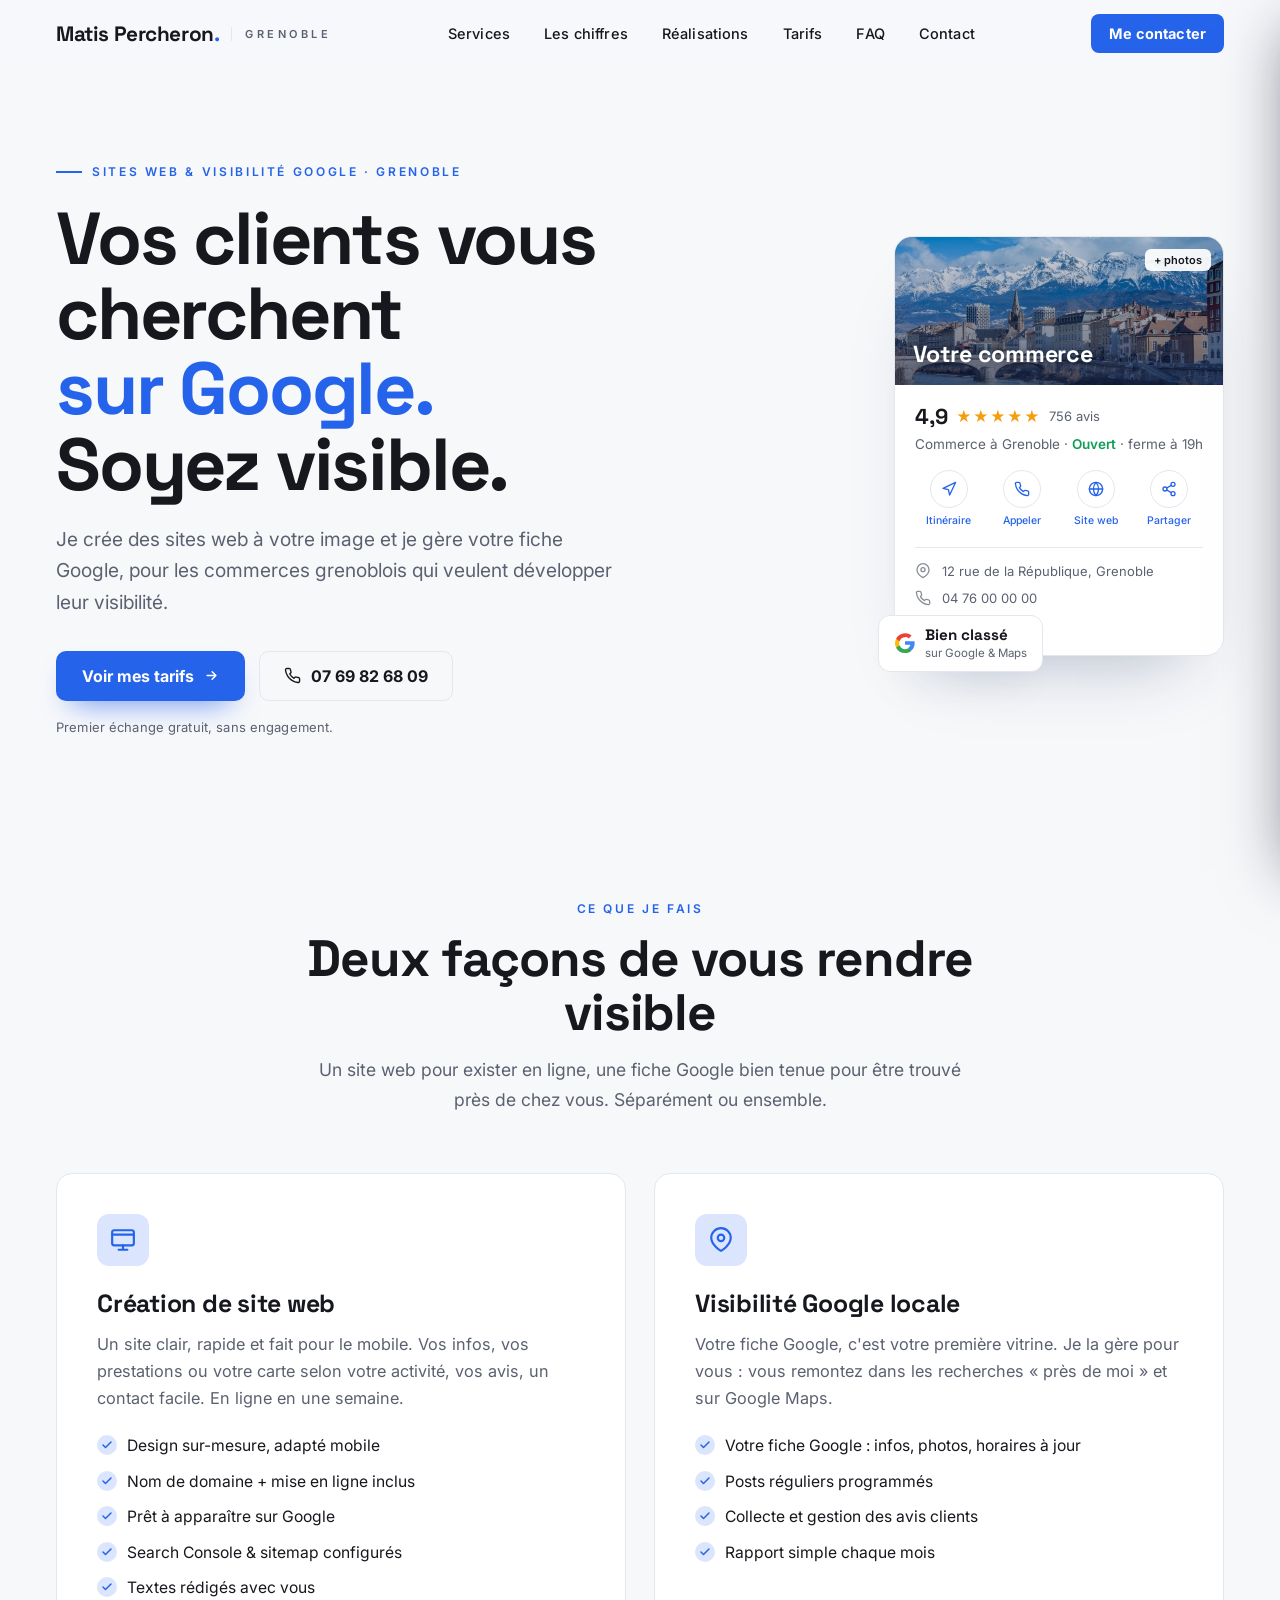
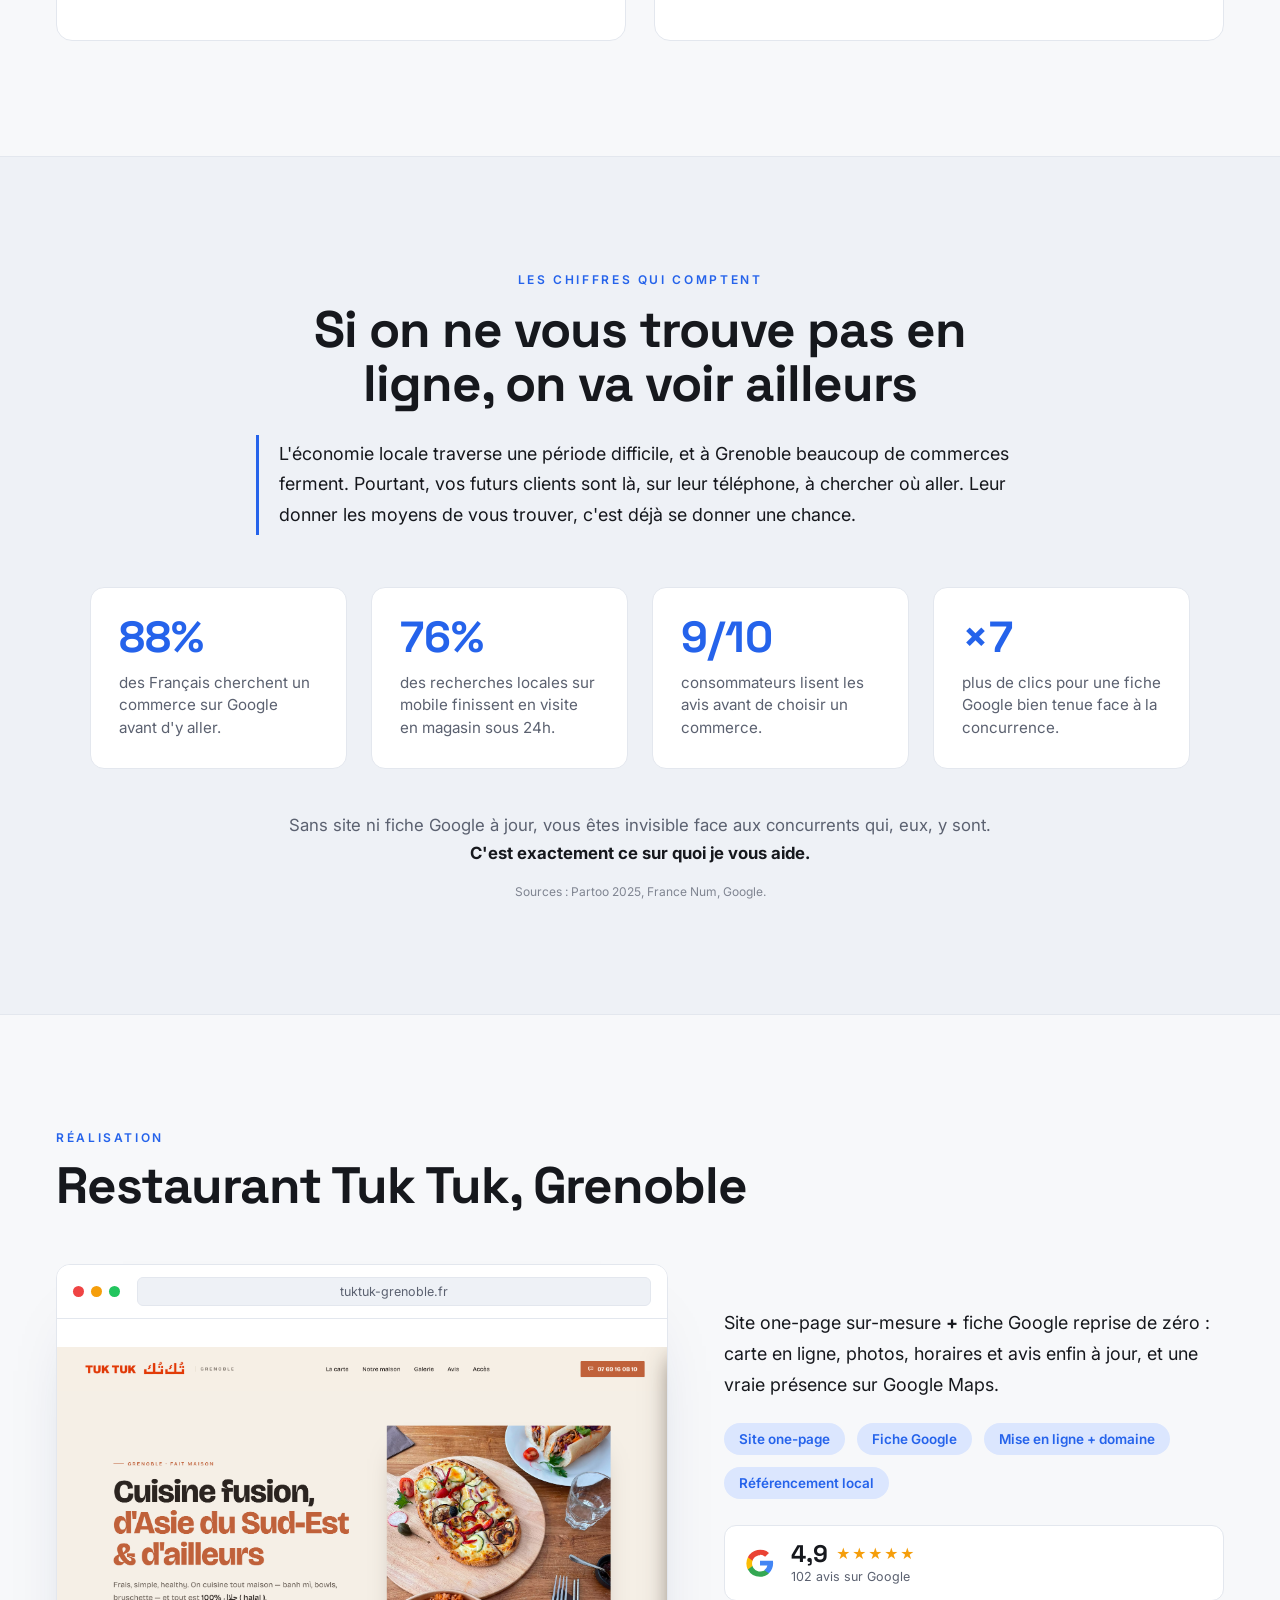
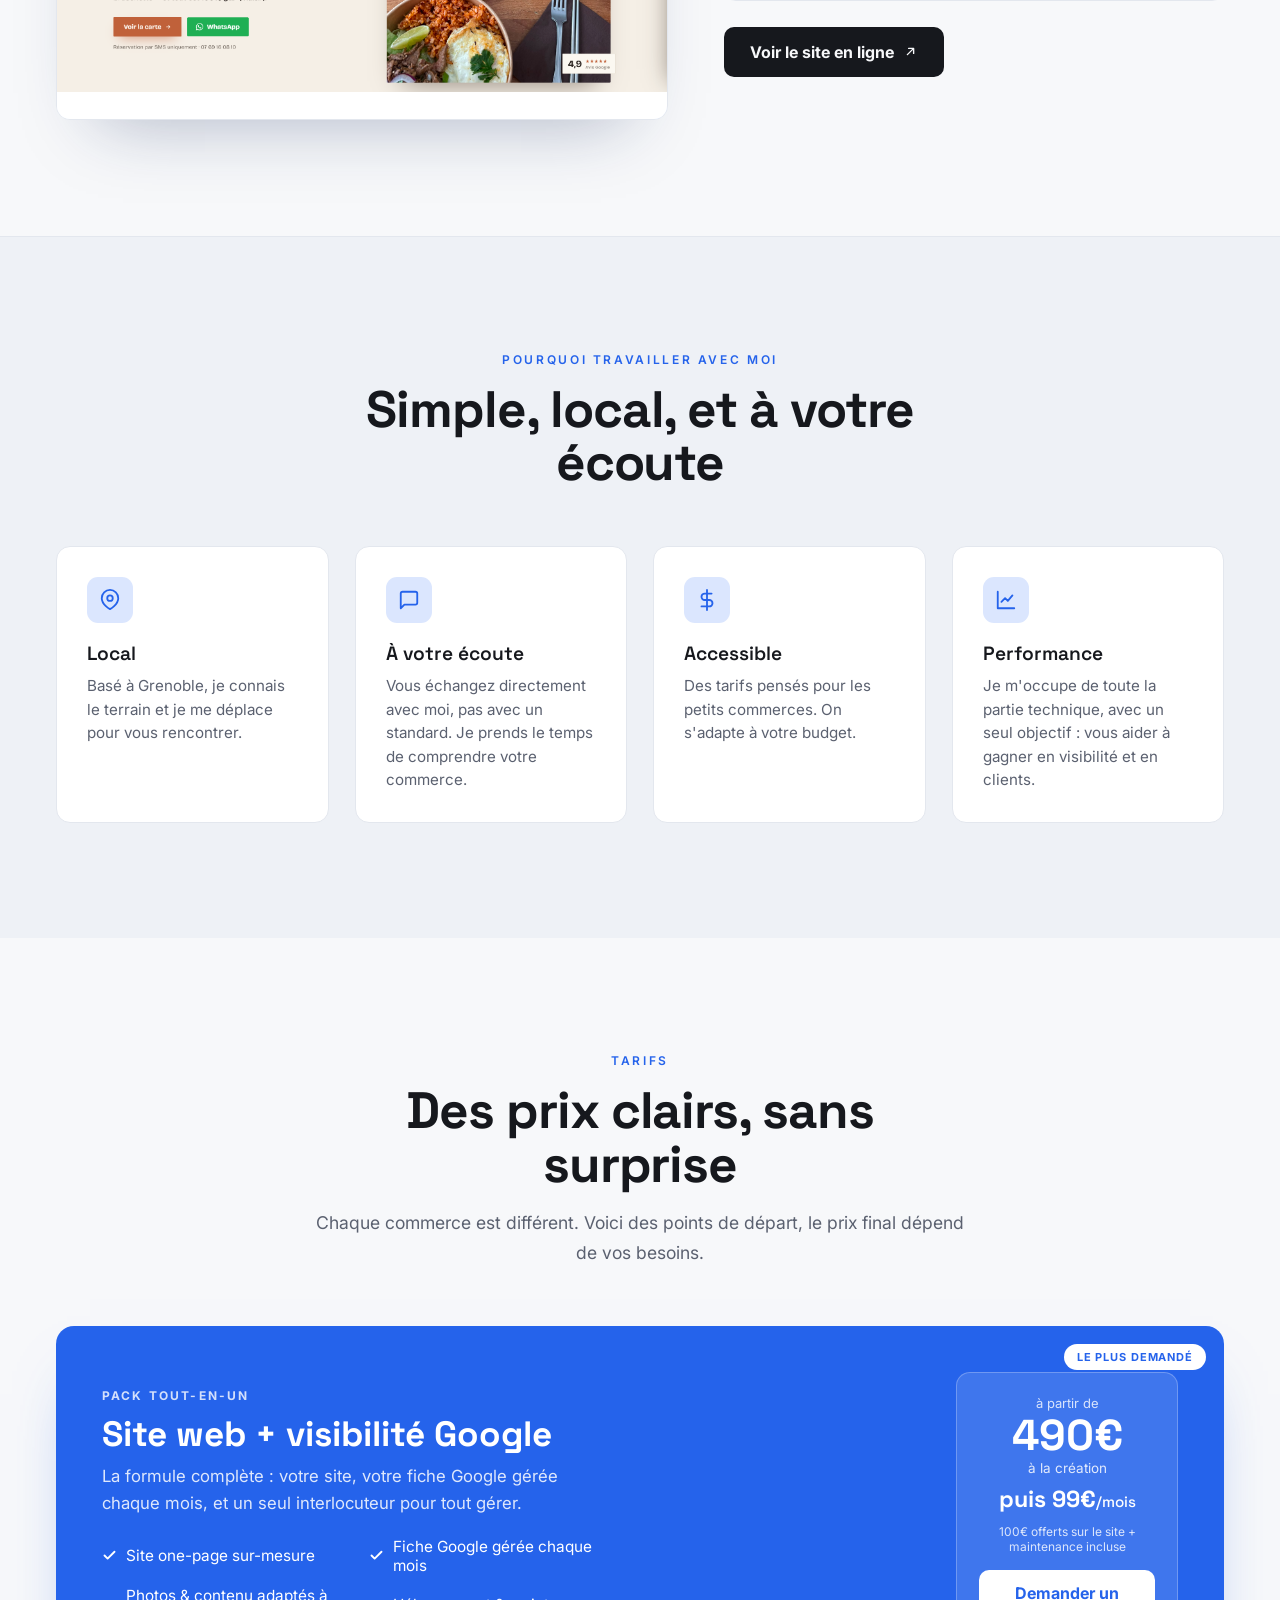
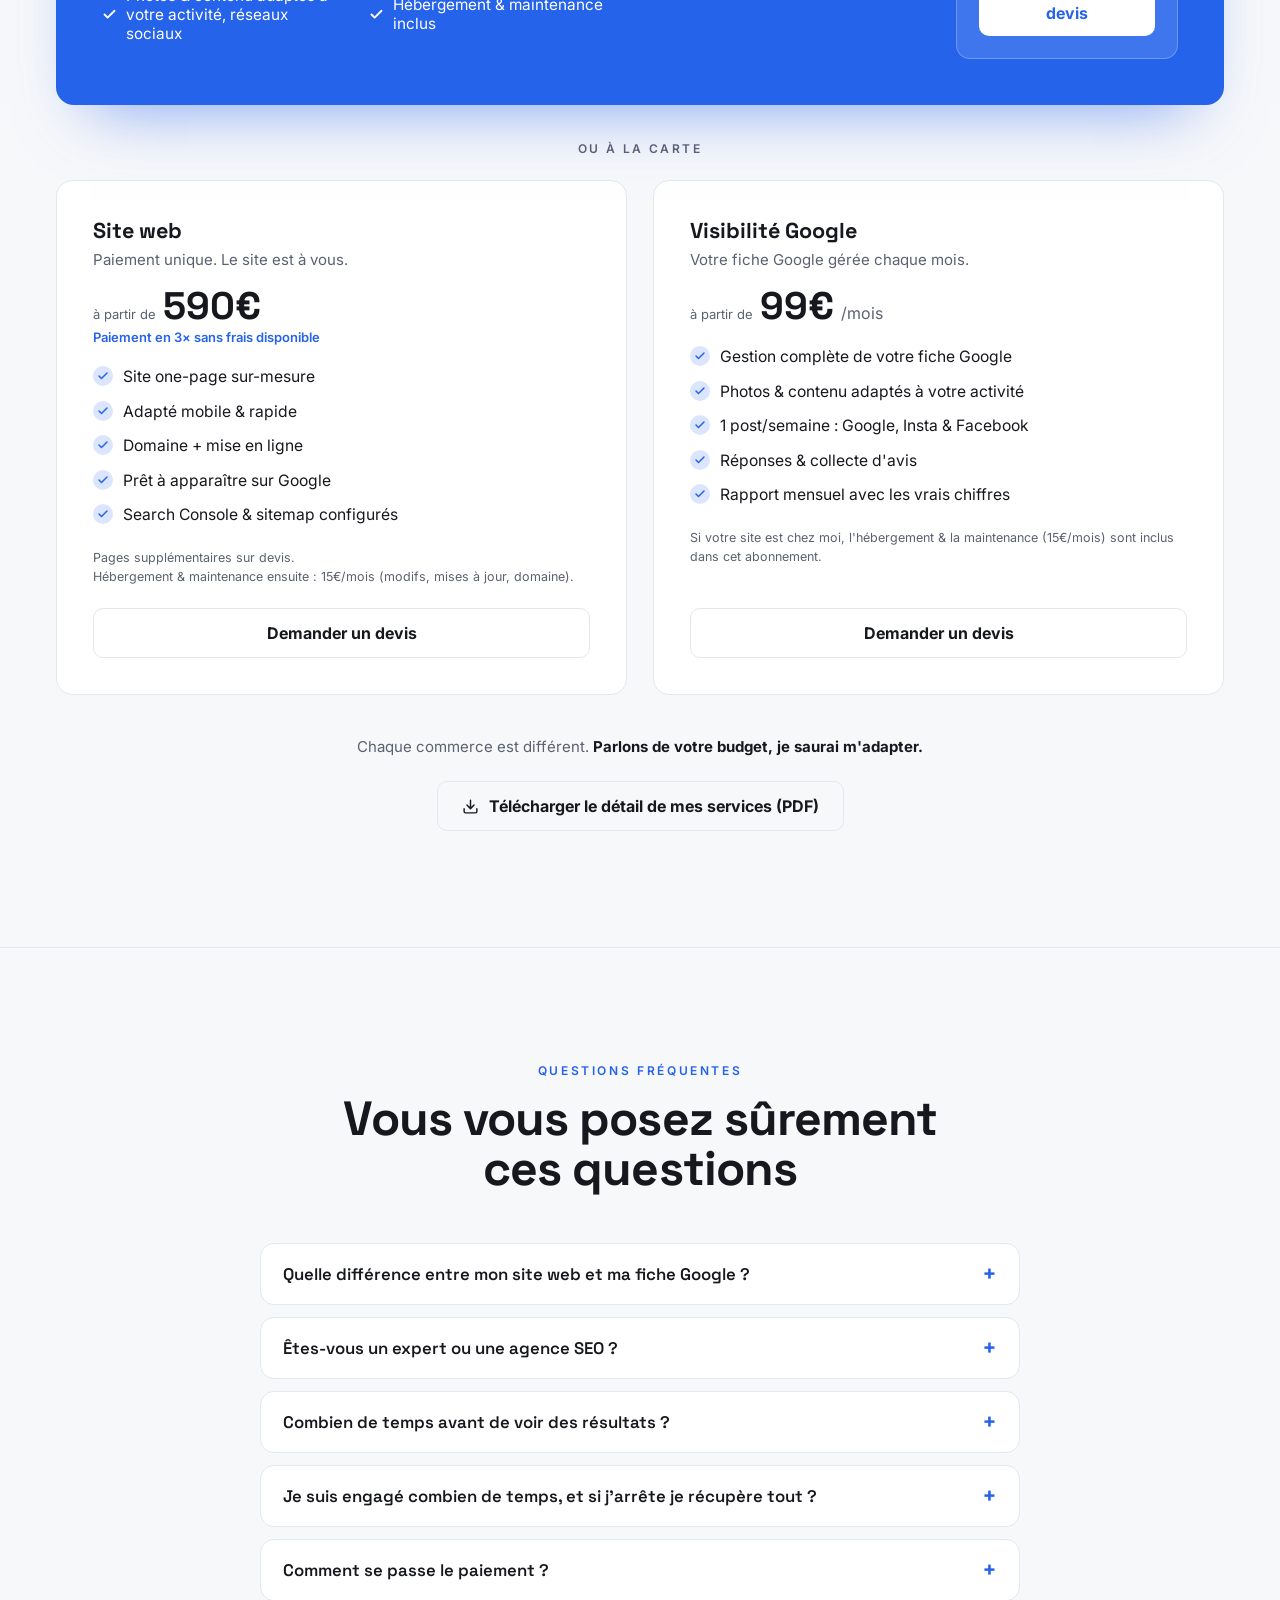
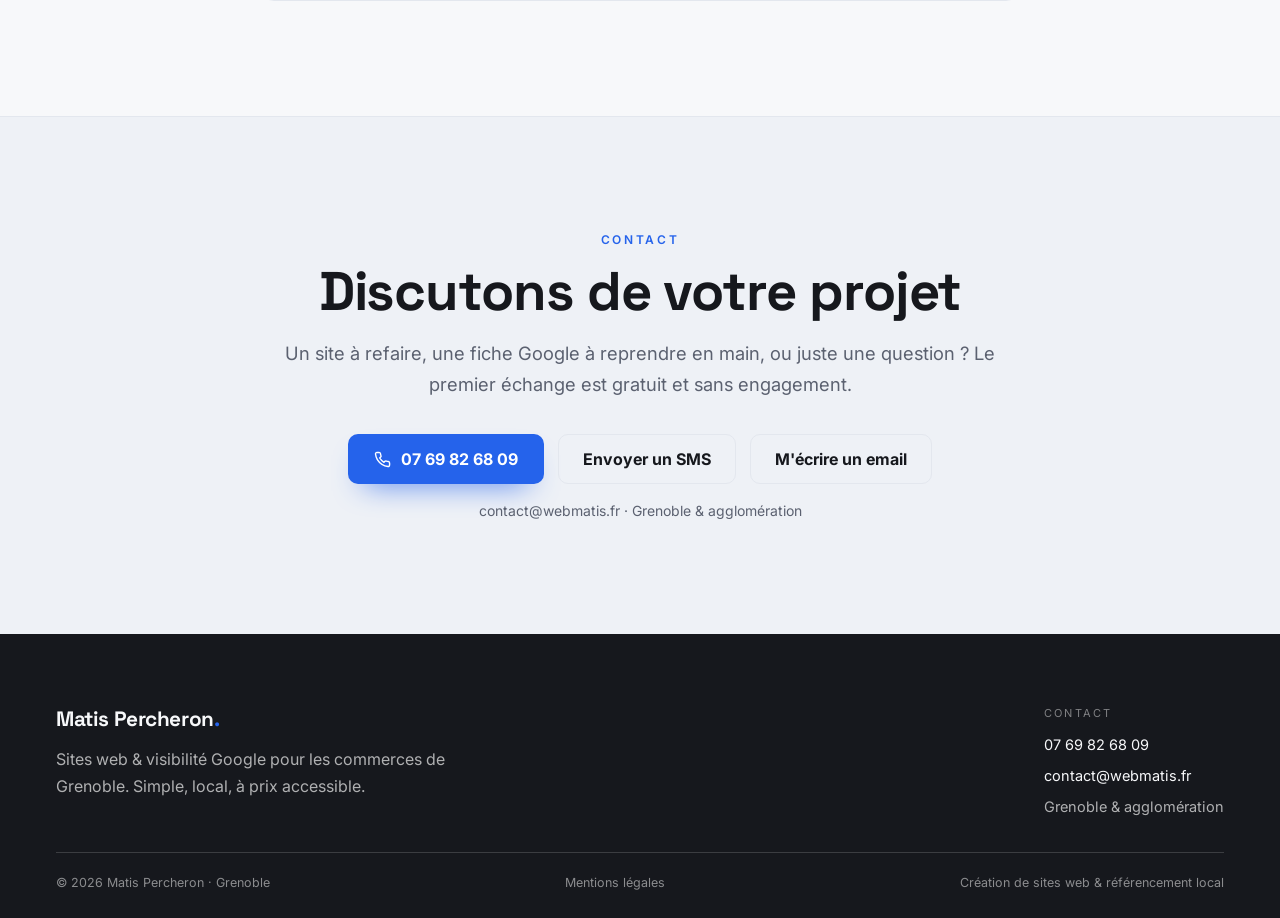
==== commit 145d3d70: "Simplifie l'offre Google et degenerise les options resto L'Essentiel 49e dependait de photos fournie" ====
--- a/index.html
+++ b/index.html
@@ -180,7 +180,7 @@
             <svg viewBox="0 0 24 24" width="26" height="26" fill="none" stroke="currentColor" stroke-width="2" stroke-linecap="round" stroke-linejoin="round"><rect x="2" y="3" width="20" height="14" rx="2"></rect><path d="M2 7h20M8 21h8M12 17v4"></path></svg>
           </div>
           <h3 style="font-family:var(--font-title);font-weight:700;font-size:1.55rem;letter-spacing:-.01em;margin:0 0 12px;color:var(--ink);">Création de site web</h3>
-          <p style="font-size:1.02rem;line-height:1.65;color:var(--ink-2);margin:0 0 22px;">Un site clair, rapide et fait pour le mobile. Vos infos, votre carte ou vos services, vos avis, un contact facile. En ligne en une semaine.</p>
+          <p style="font-size:1.02rem;line-height:1.65;color:var(--ink-2);margin:0 0 22px;">Un site clair, rapide et fait pour le mobile. Vos infos, vos prestations ou votre carte selon votre activité, vos avis, un contact facile. En ligne en une semaine.</p>
           <ul style="list-style:none;padding:0;margin:0;display:flex;flex-direction:column;gap:12px;">
             <li class="feat">Design sur-mesure, adapté mobile</li>
             <li class="feat">Nom de domaine + mise en ligne inclus</li>
@@ -334,7 +334,7 @@
 
       <!-- OFFRE PHARE : Pack site + visibilité -->
       <div data-reveal="1" style="position:relative;background:var(--accent);color:#fff;border-radius:18px;padding:clamp(28px,4vw,46px);margin-bottom:clamp(26px,3.5vw,36px);overflow:hidden;box-shadow:0 34px 64px -34px rgba(37,99,235,.6);">
-        <span style="position:absolute;top:18px;right:18px;background:#fff;color:var(--accent);font-size:11px;font-weight:700;letter-spacing:.08em;text-transform:uppercase;padding:6px 13px;border-radius:20px;">Le plus demandé</span>
+        <span class="badge-most-wanted">Le plus demandé</span>
         <div style="display:flex;flex-wrap:wrap;align-items:center;justify-content:space-between;gap:30px;">
           <div style="flex:1;min-width:262px;">
             <div style="font-size:12px;font-weight:700;letter-spacing:.18em;text-transform:uppercase;color:rgba(255,255,255,.8);margin-bottom:12px;">Pack tout-en-un</div>
@@ -343,7 +343,7 @@
             <div style="display:grid;grid-template-columns:1fr 1fr;gap:11px 22px;max-width:32em;">
               <span style="display:flex;align-items:center;gap:9px;font-size:.96rem;color:#fff;"><svg viewBox="0 0 24 24" width="15" height="15" fill="none" stroke="#fff" stroke-width="3" stroke-linecap="round" stroke-linejoin="round" style="flex:none;"><path d="M20 6 9 17l-5-5"></path></svg>Site one-page sur-mesure</span>
               <span style="display:flex;align-items:center;gap:9px;font-size:.96rem;color:#fff;"><svg viewBox="0 0 24 24" width="15" height="15" fill="none" stroke="#fff" stroke-width="3" stroke-linecap="round" stroke-linejoin="round" style="flex:none;"><path d="M20 6 9 17l-5-5"></path></svg>Fiche Google gérée chaque mois</span>
-              <span style="display:flex;align-items:center;gap:9px;font-size:.96rem;color:#fff;"><svg viewBox="0 0 24 24" width="15" height="15" fill="none" stroke="#fff" stroke-width="3" stroke-linecap="round" stroke-linejoin="round" style="flex:none;"><path d="M20 6 9 17l-5-5"></path></svg>Visite photo, stories &amp; réseaux sociaux</span>
+              <span style="display:flex;align-items:center;gap:9px;font-size:.96rem;color:#fff;"><svg viewBox="0 0 24 24" width="15" height="15" fill="none" stroke="#fff" stroke-width="3" stroke-linecap="round" stroke-linejoin="round" style="flex:none;"><path d="M20 6 9 17l-5-5"></path></svg>Photos &amp; contenu adaptés à votre activité, réseaux sociaux</span>
               <span style="display:flex;align-items:center;gap:9px;font-size:.96rem;color:#fff;"><svg viewBox="0 0 24 24" width="15" height="15" fill="none" stroke="#fff" stroke-width="3" stroke-linecap="round" stroke-linejoin="round" style="flex:none;"><path d="M20 6 9 17l-5-5"></path></svg>Hébergement &amp; maintenance inclus</span>
             </div>
           </div>
@@ -360,7 +360,7 @@
 
       <div data-reveal="1" style="text-align:center;font-size:12px;font-weight:600;letter-spacing:.2em;text-transform:uppercase;color:var(--ink-2);margin-bottom:clamp(18px,2.5vw,24px);">Ou à la carte</div>
 
-      <div class="pricing-grid" style="display:grid;grid-template-columns:repeat(3,1fr);gap:clamp(20px,2.5vw,26px);align-items:stretch;">
+      <div class="pricing-grid" style="display:grid;grid-template-columns:repeat(2,1fr);gap:clamp(20px,2.5vw,26px);align-items:stretch;">
 
         <!-- Site web seul -->
         <div data-reveal="1" class="price-card" style="background:var(--surface);border:1px solid var(--line);border-radius:16px;padding:clamp(26px,3vw,36px);display:flex;flex-direction:column;">
@@ -382,40 +382,23 @@
           <a href="#contact" class="btn-outline" style="width:100%;margin-top:auto;">Demander un devis</a>
         </div>
 
-        <!-- Google — Essentiel (le plus accessible) -->
+        <!-- Visibilité Google (tier unique) -->
         <div data-reveal="1" class="price-card" style="background:var(--surface);border:1px solid var(--line);border-radius:16px;padding:clamp(26px,3vw,36px);display:flex;flex-direction:column;">
-          <span style="align-self:flex-start;background:#dcfce7;color:#15803d;font-size:11px;font-weight:700;letter-spacing:.04em;text-transform:uppercase;padding:5px 11px;border-radius:20px;margin-bottom:14px;">Le plus accessible</span>
-          <h3 style="font-family:var(--font-title);font-weight:700;font-size:1.35rem;margin:0 0 6px;color:var(--ink);">Google — Essentiel</h3>
-          <p style="font-size:.94rem;color:var(--ink-2);margin:0 0 18px;">Votre fiche Google bien tenue.</p>
-          <div style="display:flex;align-items:baseline;gap:7px;margin-bottom:20px;">
-            <span style="font-size:13px;color:var(--ink-2);">à partir de</span>
-            <span style="font-family:var(--font-title);font-weight:700;font-size:2.4rem;line-height:1;color:var(--ink);">49€</span>
-            <span style="font-size:1rem;color:var(--ink-2);">/mois</span>
-          </div>
-          <ul style="list-style:none;padding:0;margin:0 0 22px;display:flex;flex-direction:column;gap:11px;">
-            <li class="feat">Gestion de votre fiche Google</li>
-            <li class="feat">1 post par semaine sur Google</li>
-            <li class="feat">Réponses &amp; collecte d'avis</li>
-            <li class="feat">Rapport mensuel</li>
-          </ul>
-          <a href="#contact" class="btn-outline" style="width:100%;margin-top:auto;">Demander un devis</a>
-        </div>
-
-        <!-- Google — Complet -->
-        <div data-reveal="1" class="price-card" style="background:var(--surface);border:1px solid var(--line);border-radius:16px;padding:clamp(26px,3vw,36px);display:flex;flex-direction:column;">
-          <h3 style="font-family:var(--font-title);font-weight:700;font-size:1.35rem;margin:0 0 6px;color:var(--ink);">Google — Complet</h3>
-          <p style="font-size:.94rem;color:var(--ink-2);margin:0 0 18px;">La présence locale complète.</p>
+          <h3 style="font-family:var(--font-title);font-weight:700;font-size:1.35rem;margin:0 0 6px;color:var(--ink);">Visibilité Google</h3>
+          <p style="font-size:.94rem;color:var(--ink-2);margin:0 0 18px;">Votre fiche Google gérée chaque mois.</p>
           <div style="display:flex;align-items:baseline;gap:7px;margin-bottom:20px;">
             <span style="font-size:13px;color:var(--ink-2);">à partir de</span>
             <span style="font-family:var(--font-title);font-weight:700;font-size:2.4rem;line-height:1;color:var(--ink);">99€</span>
             <span style="font-size:1rem;color:var(--ink-2);">/mois</span>
           </div>
           <ul style="list-style:none;padding:0;margin:0 0 22px;display:flex;flex-direction:column;gap:11px;">
-            <li class="feat">Tout l'Essentiel</li>
-            <li class="feat">Visite photo + stories vidéo / mois</li>
+            <li class="feat">Gestion complète de votre fiche Google</li>
+            <li class="feat">Photos &amp; contenu adaptés à votre activité</li>
             <li class="feat">1 post/semaine : Google, Insta &amp; Facebook</li>
-            <li class="feat">Stories à la une au design de votre site</li>
+            <li class="feat">Réponses &amp; collecte d'avis</li>
+            <li class="feat">Rapport mensuel avec les vrais chiffres</li>
           </ul>
+          <p style="font-size:12.5px;line-height:1.5;color:var(--ink-2);margin:0 0 22px;">Si votre site est chez moi, l'hébergement &amp; la maintenance (15€/mois) sont inclus dans cet abonnement.</p>
           <a href="#contact" class="btn-outline" style="width:100%;margin-top:auto;">Demander un devis</a>
         </div>
 
--- a/style.css
+++ b/style.css
@@ -42,6 +42,13 @@
 .stat-num{font-family:var(--font-title);font-weight:700;font-size:clamp(2.1rem,3.4vw,2.9rem);line-height:1;color:var(--accent);margin-bottom:12px;}
 .stat-card p{font-size:.95rem;line-height:1.5;color:var(--ink-2);margin:0;}
 
+/* Badge "Le plus demandé" sur la carte Pack */
+.badge-most-wanted{
+  position:absolute;top:18px;right:18px;background:#fff;color:var(--accent);
+  font-size:11px;font-weight:700;letter-spacing:.08em;text-transform:uppercase;
+  padding:6px 13px;border-radius:20px;
+}
+
 /* ===== Responsive ===== */
 @media (max-width:920px){
   .navlinks{display:none !important}
@@ -70,6 +77,9 @@
 @media (max-width:540px){
   .why-grid{grid-template-columns:1fr !important}
   .stats-grid{grid-template-columns:1fr !important}
+  .hero-cta{flex-wrap:wrap !important}
+  .hero-cta > a{flex:none !important;width:100%}
+  .badge-most-wanted{position:static;display:inline-block;margin-bottom:14px}
 }
 
 /* Burger (mobile uniquement) */
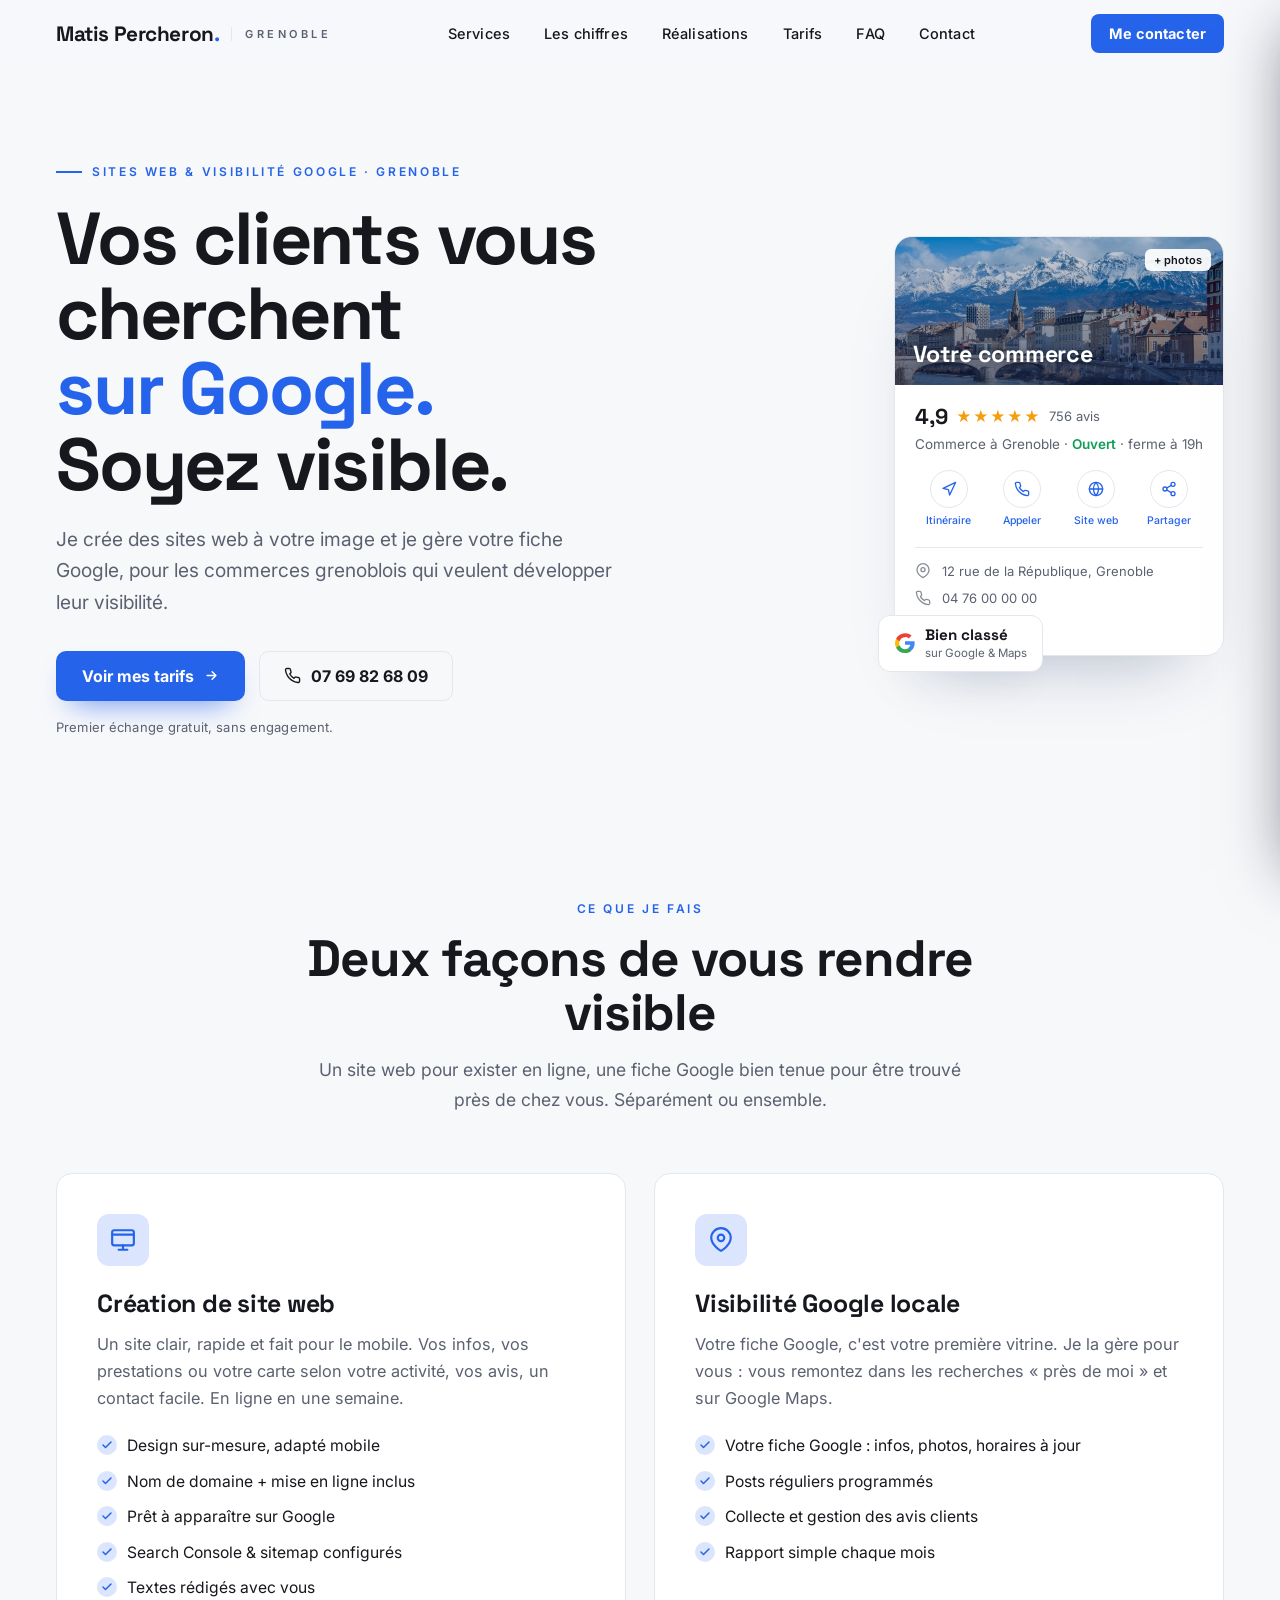
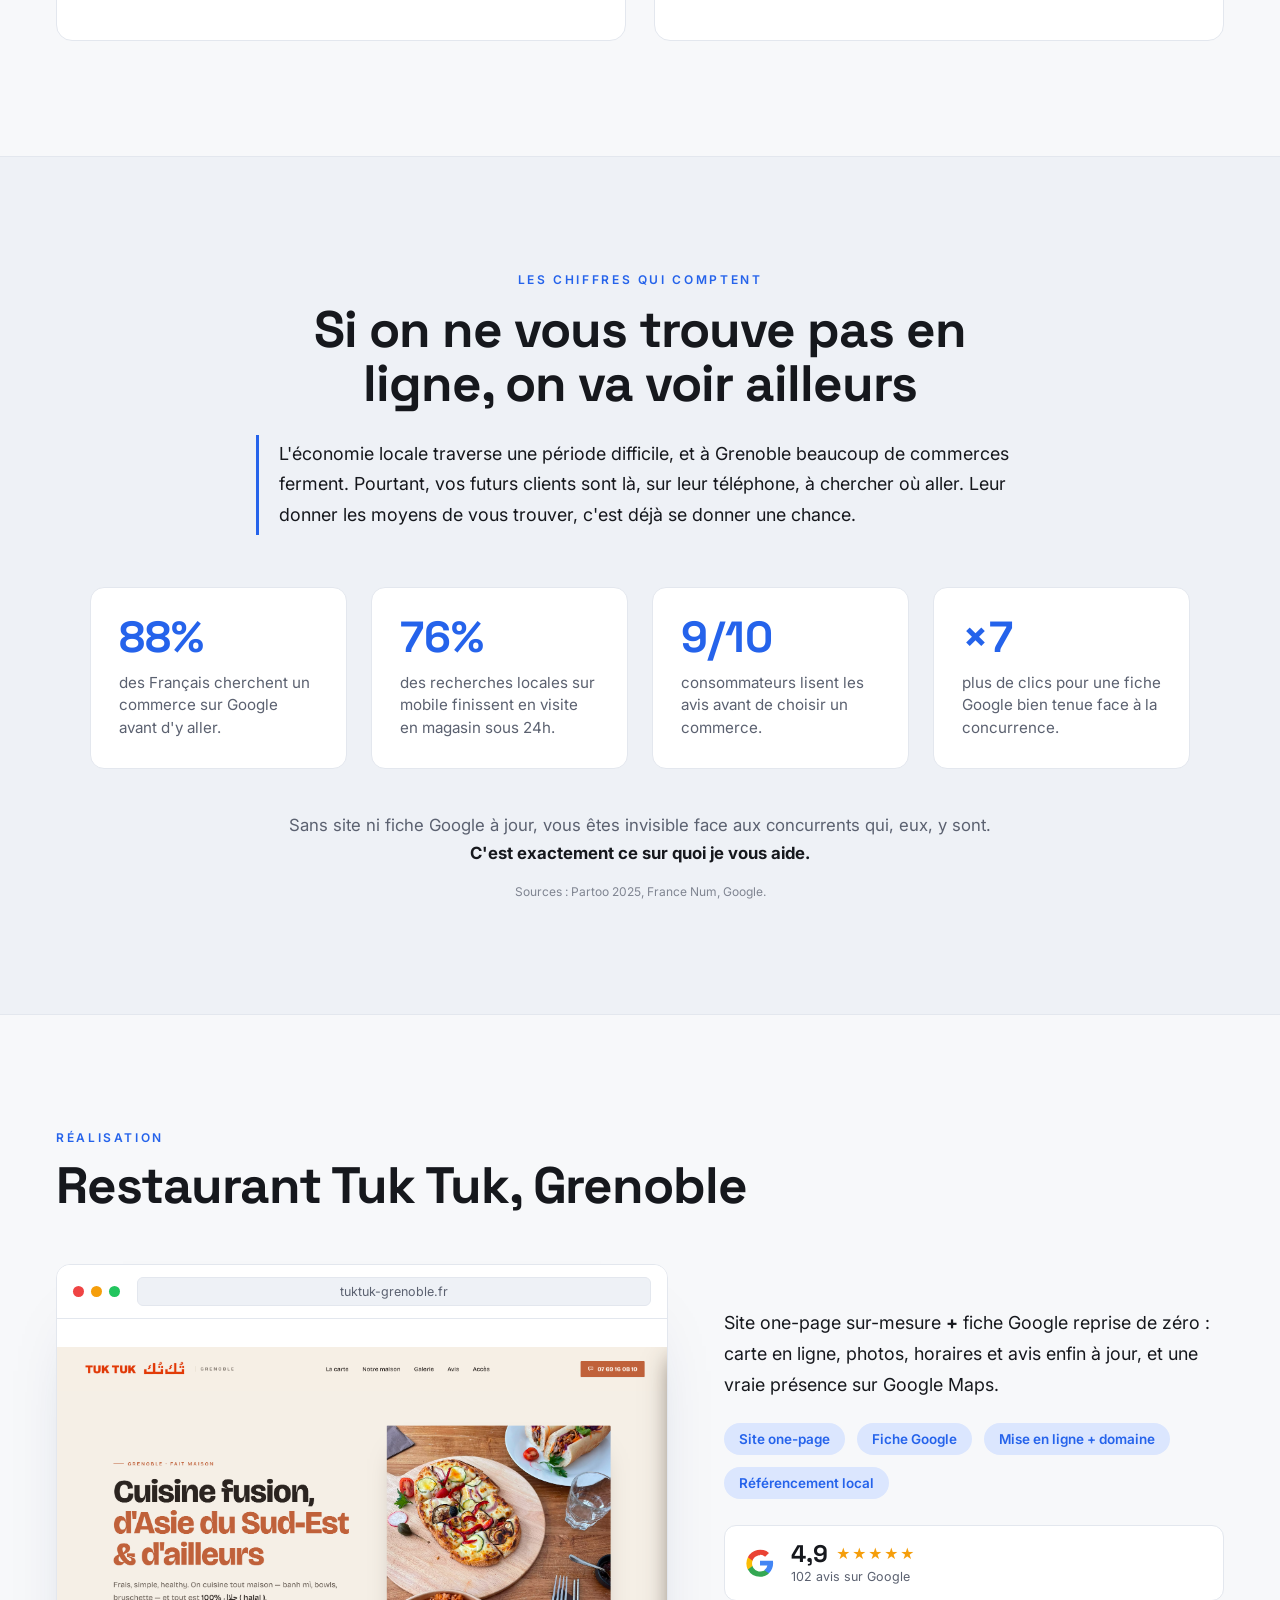
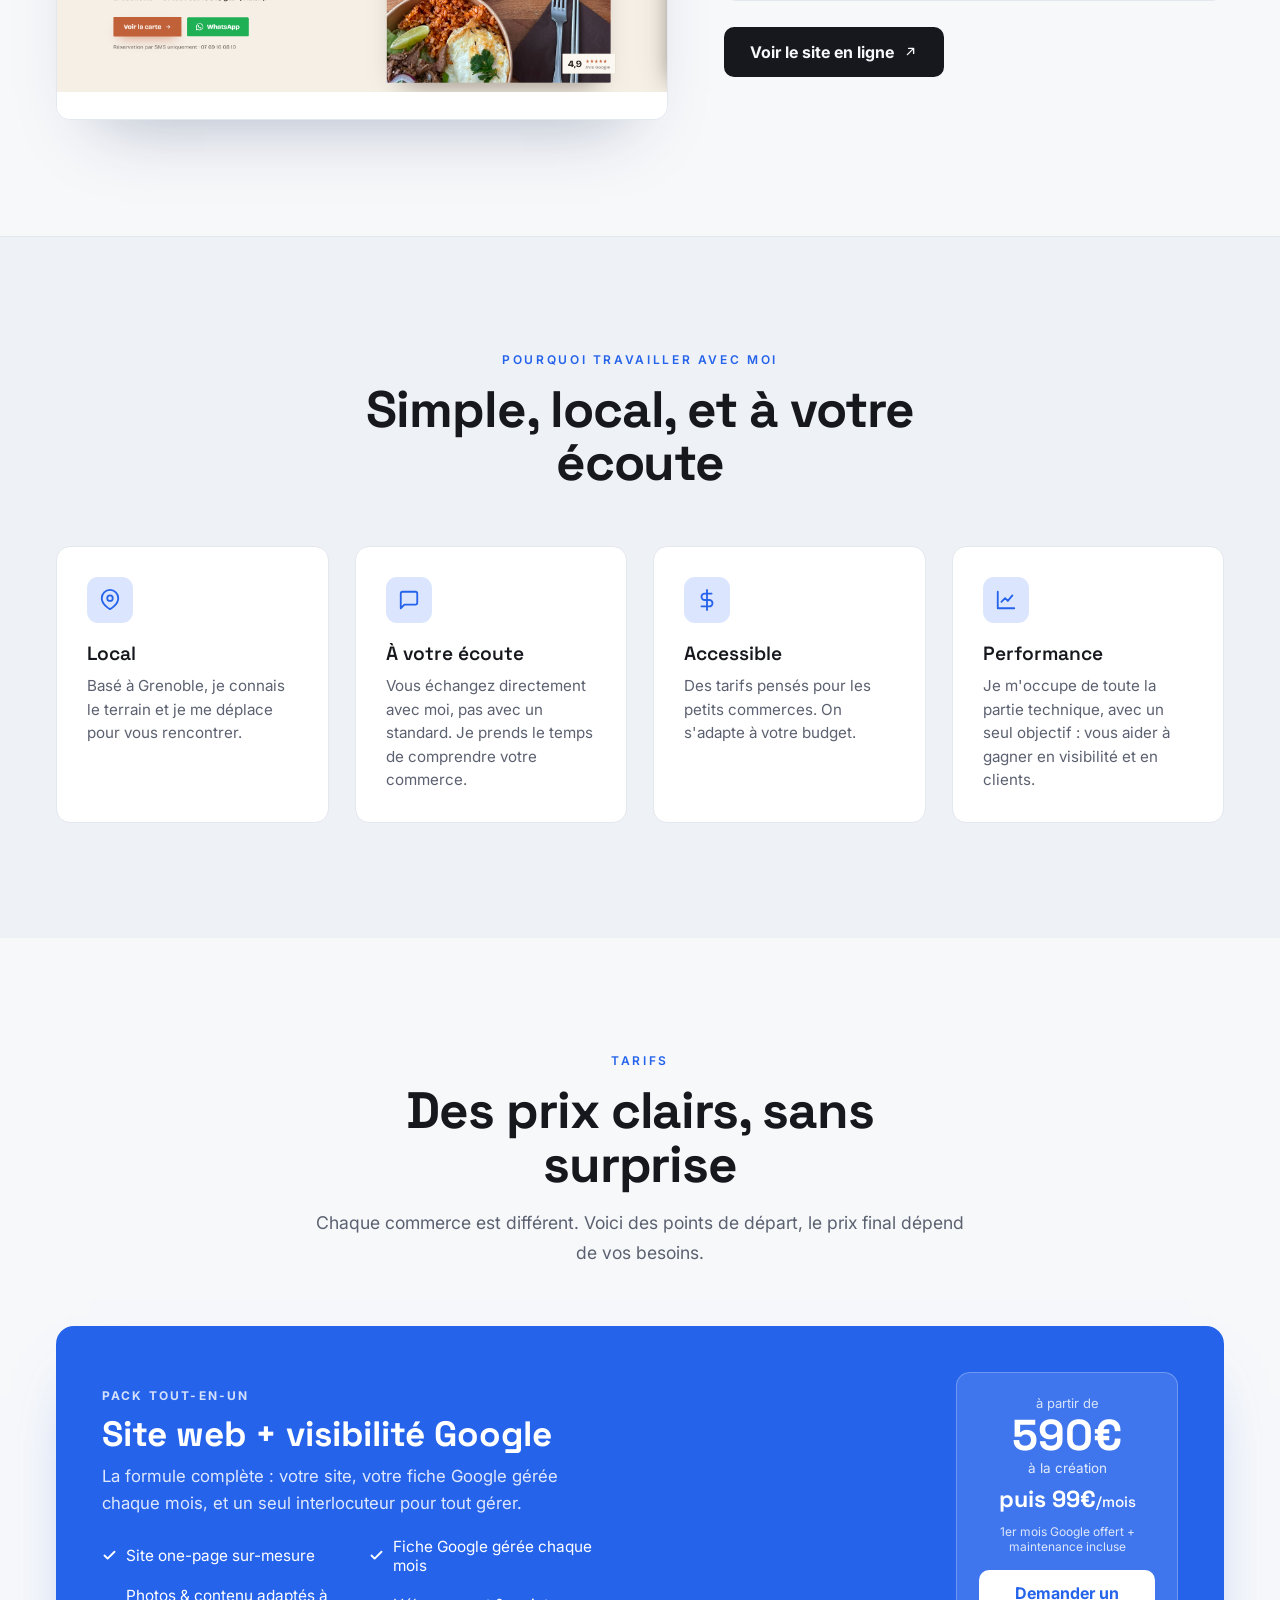
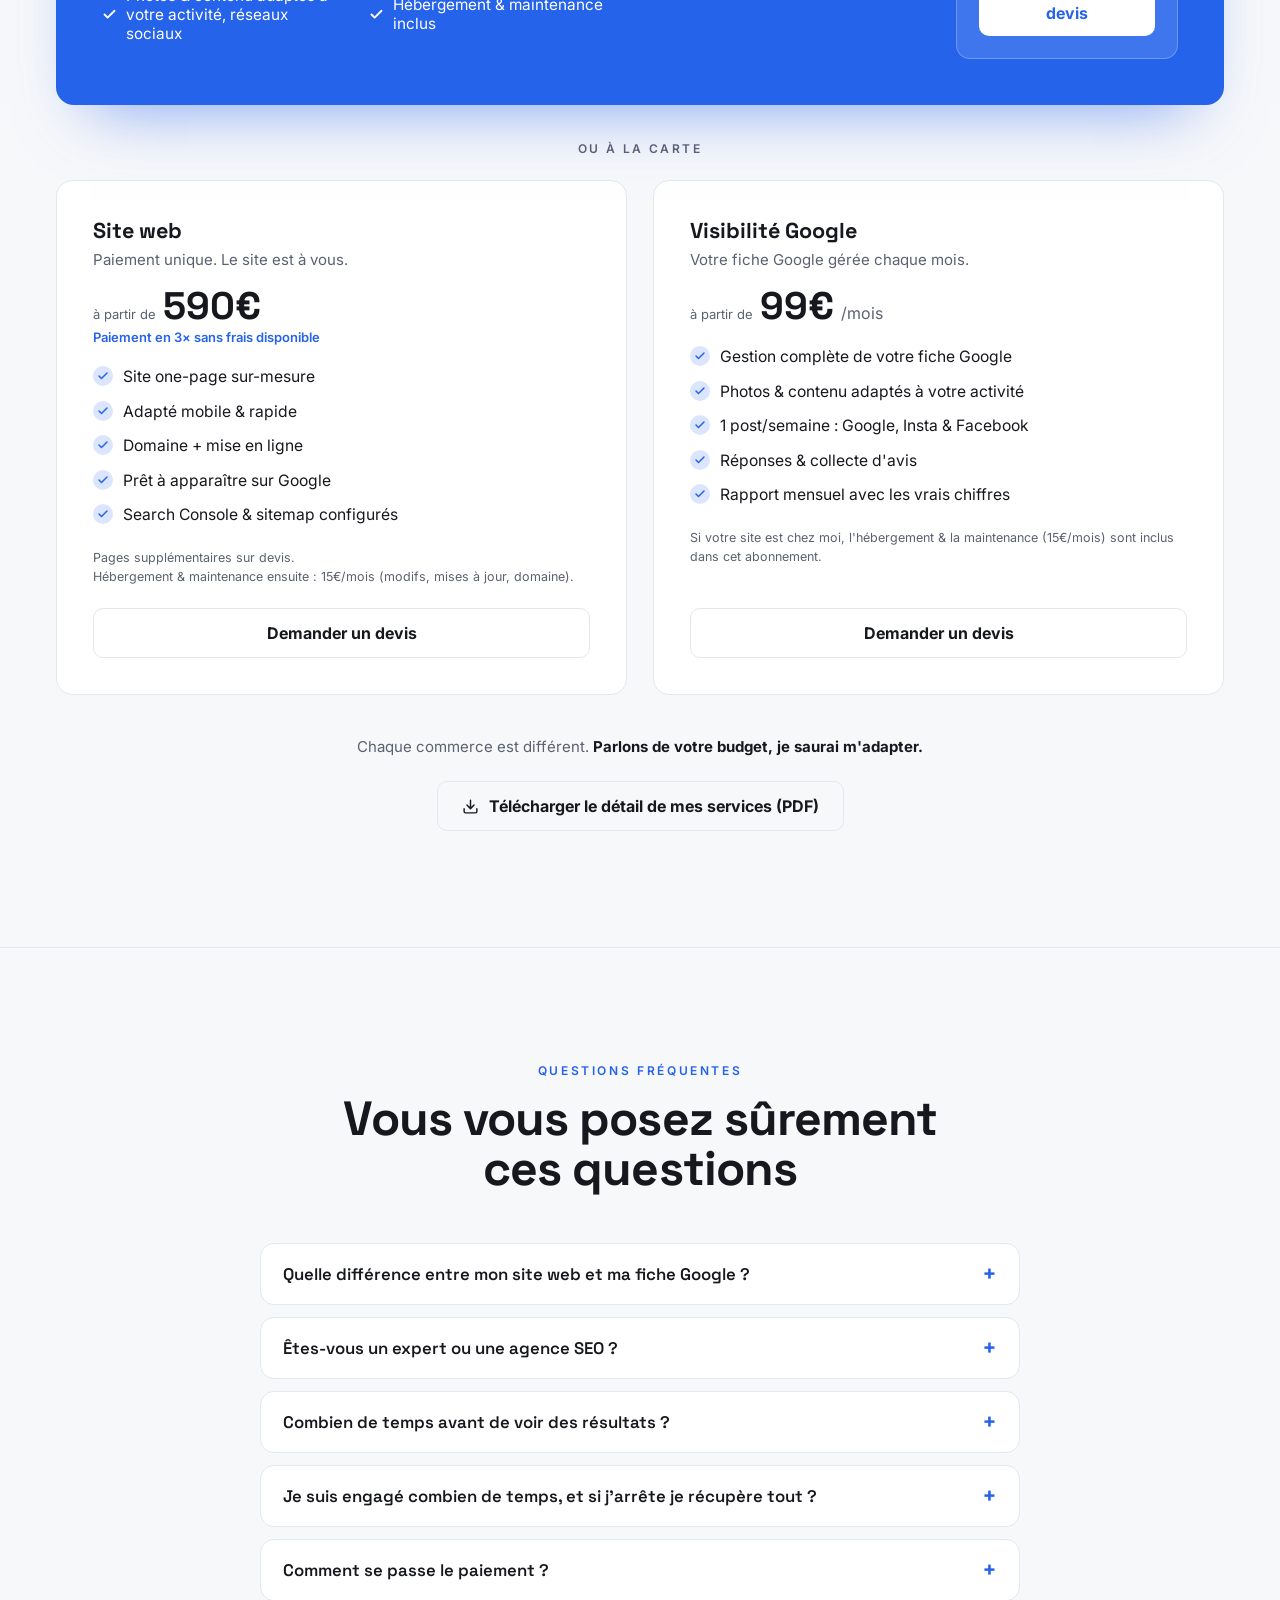
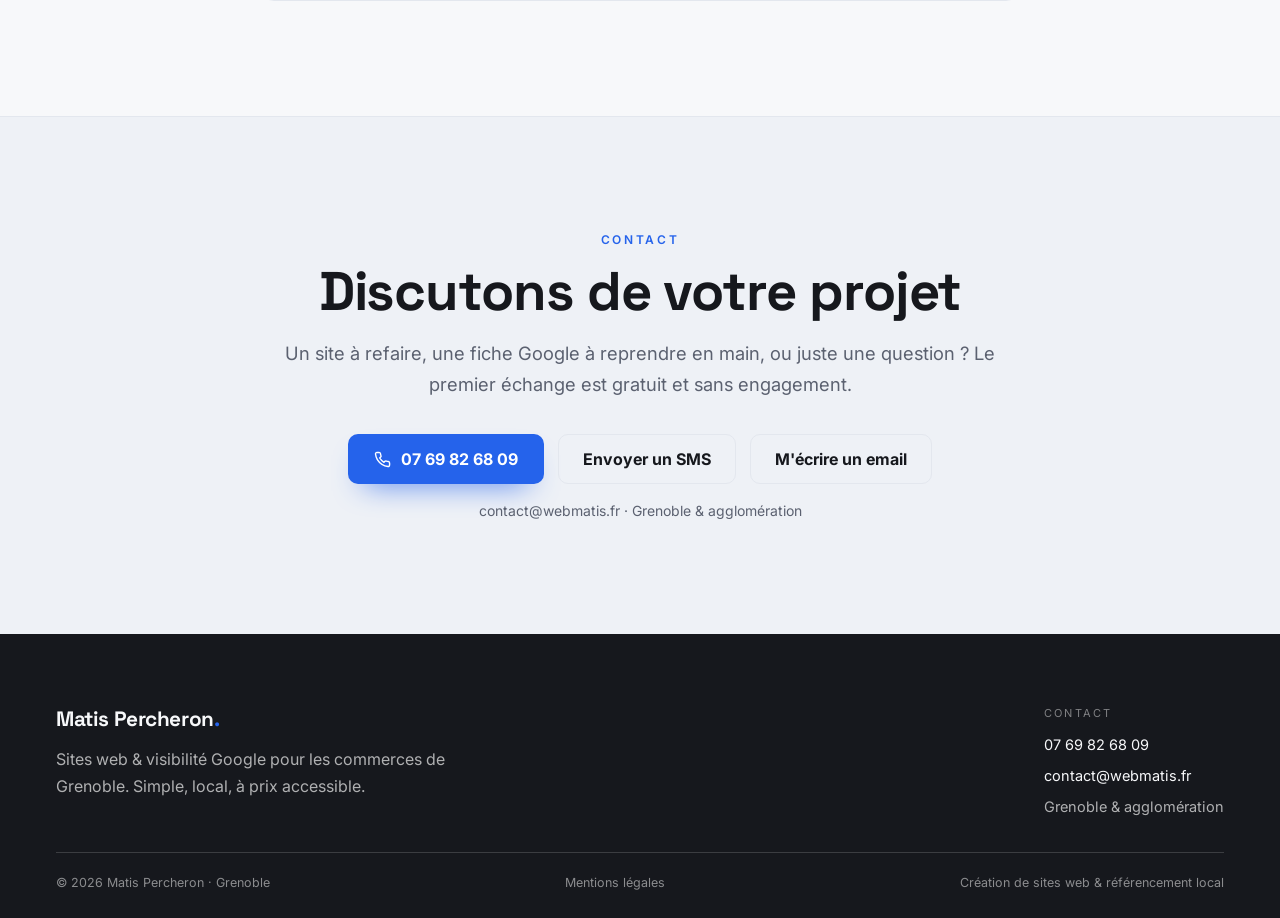
==== commit 1d87eb1c: "Retire le badge non verifie et reequilibre l'offre Pack "Le plus demande" n'etait pas une donnee ree" ====
--- a/index.html
+++ b/index.html
@@ -334,7 +334,6 @@
 
       <!-- OFFRE PHARE : Pack site + visibilité -->
       <div data-reveal="1" style="position:relative;background:var(--accent);color:#fff;border-radius:18px;padding:clamp(28px,4vw,46px);margin-bottom:clamp(26px,3.5vw,36px);overflow:hidden;box-shadow:0 34px 64px -34px rgba(37,99,235,.6);">
-        <span class="badge-most-wanted">Le plus demandé</span>
         <div style="display:flex;flex-wrap:wrap;align-items:center;justify-content:space-between;gap:30px;">
           <div style="flex:1;min-width:262px;">
             <div style="font-size:12px;font-weight:700;letter-spacing:.18em;text-transform:uppercase;color:rgba(255,255,255,.8);margin-bottom:12px;">Pack tout-en-un</div>
@@ -349,10 +348,10 @@
           </div>
           <div style="flex:none;width:222px;max-width:100%;background:rgba(255,255,255,.12);border:1px solid rgba(255,255,255,.25);border-radius:14px;padding:22px;text-align:center;">
             <div style="font-size:13px;color:rgba(255,255,255,.8);">à partir de</div>
-            <div style="font-family:var(--font-title);font-weight:700;font-size:2.7rem;line-height:1;color:#fff;margin:3px 0;">490€</div>
+            <div style="font-family:var(--font-title);font-weight:700;font-size:2.7rem;line-height:1;color:#fff;margin:3px 0;">590€</div>
             <div style="font-size:13.5px;color:rgba(255,255,255,.85);margin-bottom:8px;">à la création</div>
             <div style="font-family:var(--font-title);font-weight:700;font-size:1.45rem;color:#fff;">puis 99€<span style="font-size:.95rem;font-weight:500;">/mois</span></div>
-            <div style="font-size:12px;color:rgba(255,255,255,.82);margin:10px 0 16px;">100€ offerts sur le site + maintenance incluse</div>
+            <div style="font-size:12px;color:rgba(255,255,255,.82);margin:10px 0 16px;">1er mois Google offert + maintenance incluse</div>
             <a href="#contact" style="display:inline-flex;align-items:center;justify-content:center;background:#fff;color:var(--accent);font-weight:700;font-size:1rem;padding:13px 22px;border-radius:10px;text-decoration:none;width:100%;">Demander un devis</a>
           </div>
         </div>
--- a/style.css
+++ b/style.css
@@ -42,13 +42,6 @@
 .stat-num{font-family:var(--font-title);font-weight:700;font-size:clamp(2.1rem,3.4vw,2.9rem);line-height:1;color:var(--accent);margin-bottom:12px;}
 .stat-card p{font-size:.95rem;line-height:1.5;color:var(--ink-2);margin:0;}
 
-/* Badge "Le plus demandé" sur la carte Pack */
-.badge-most-wanted{
-  position:absolute;top:18px;right:18px;background:#fff;color:var(--accent);
-  font-size:11px;font-weight:700;letter-spacing:.08em;text-transform:uppercase;
-  padding:6px 13px;border-radius:20px;
-}
-
 /* ===== Responsive ===== */
 @media (max-width:920px){
   .navlinks{display:none !important}
@@ -79,7 +72,6 @@
   .stats-grid{grid-template-columns:1fr !important}
   .hero-cta{flex-wrap:wrap !important}
   .hero-cta > a{flex:none !important;width:100%}
-  .badge-most-wanted{position:static;display:inline-block;margin-bottom:14px}
 }
 
 /* Burger (mobile uniquement) */
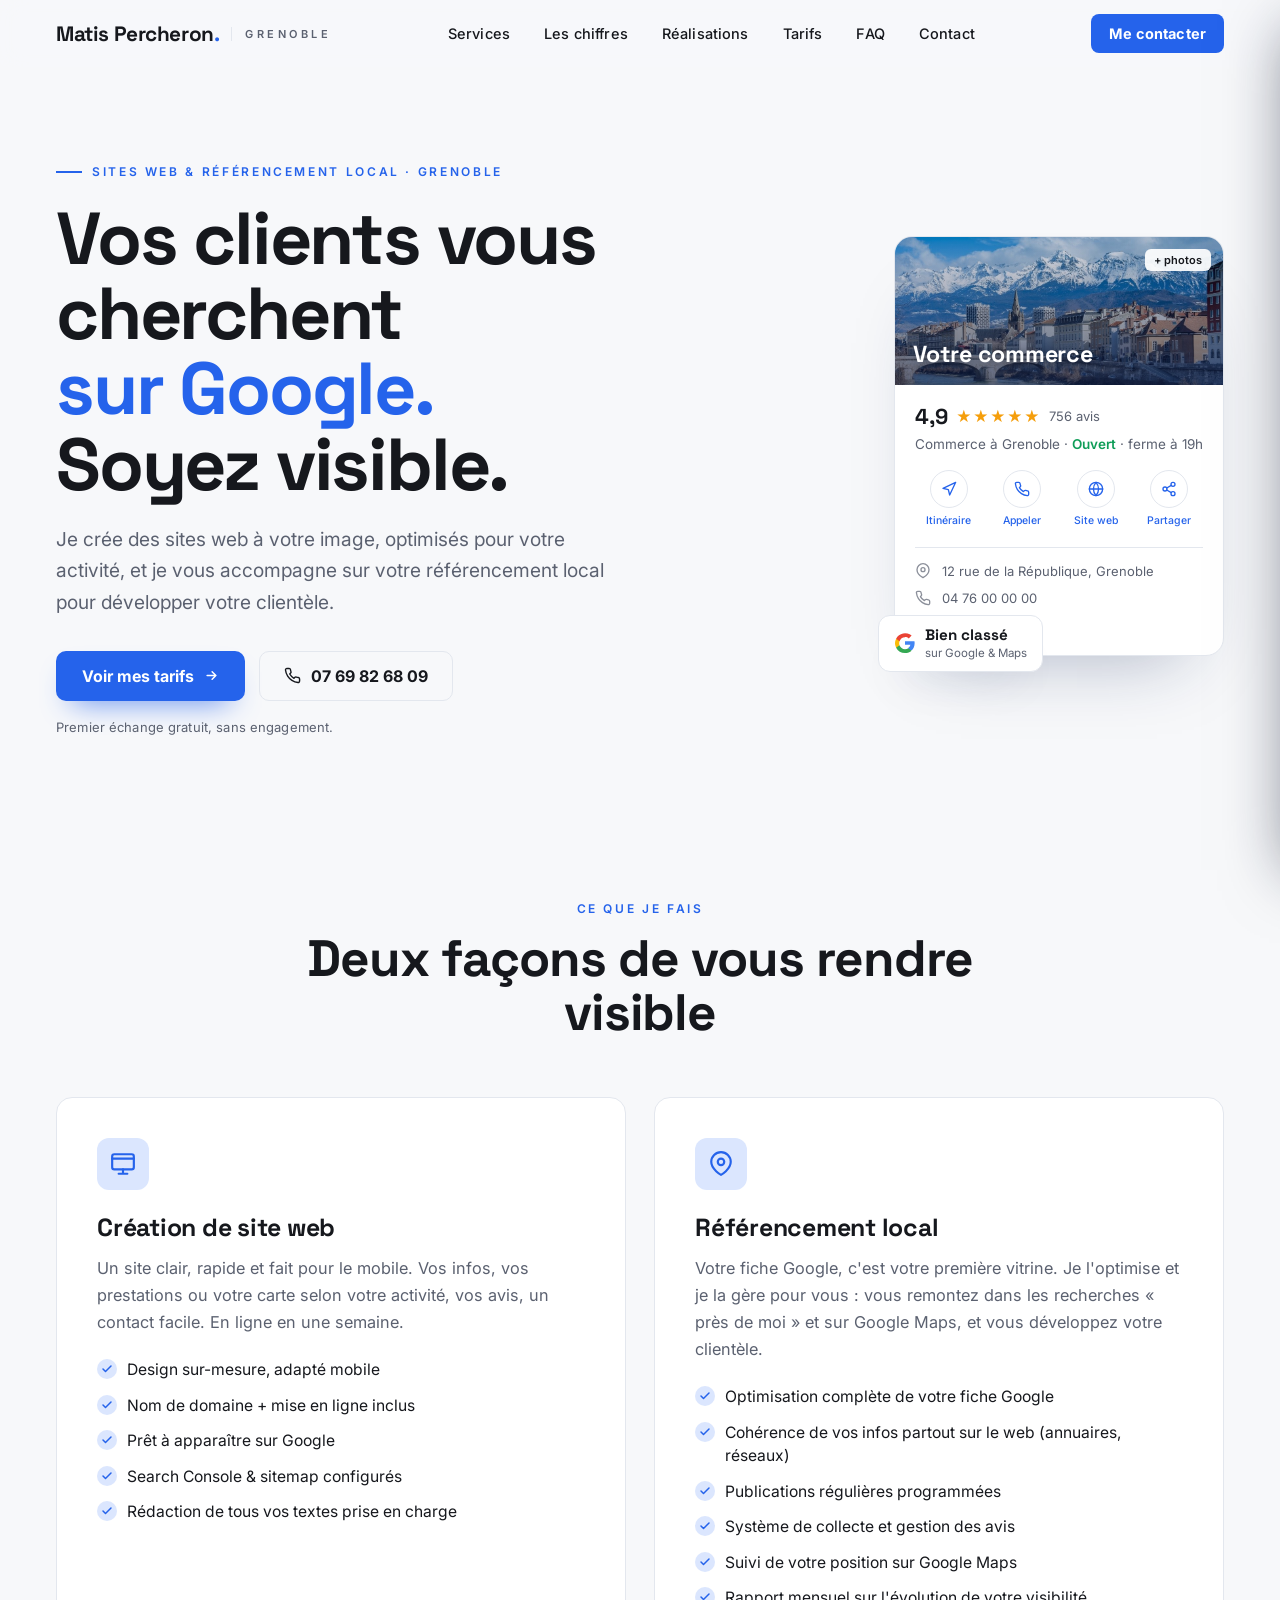
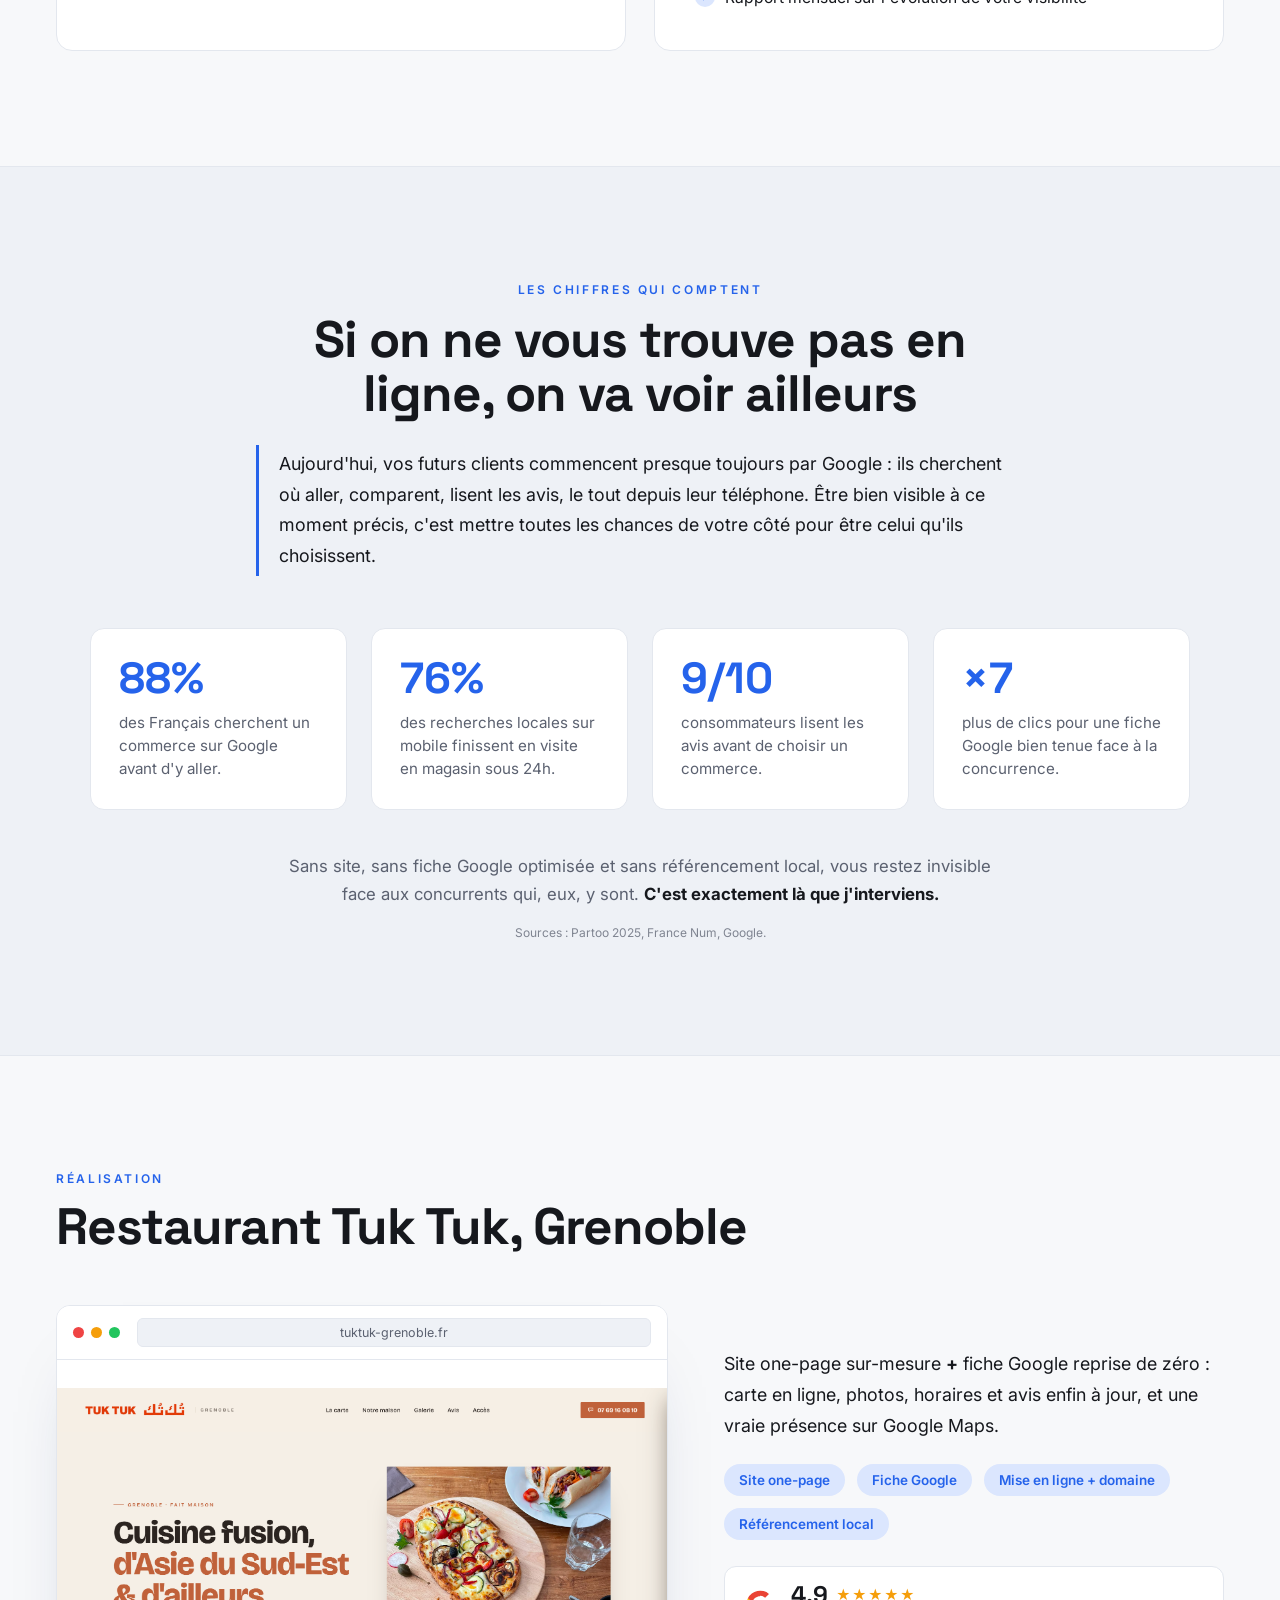
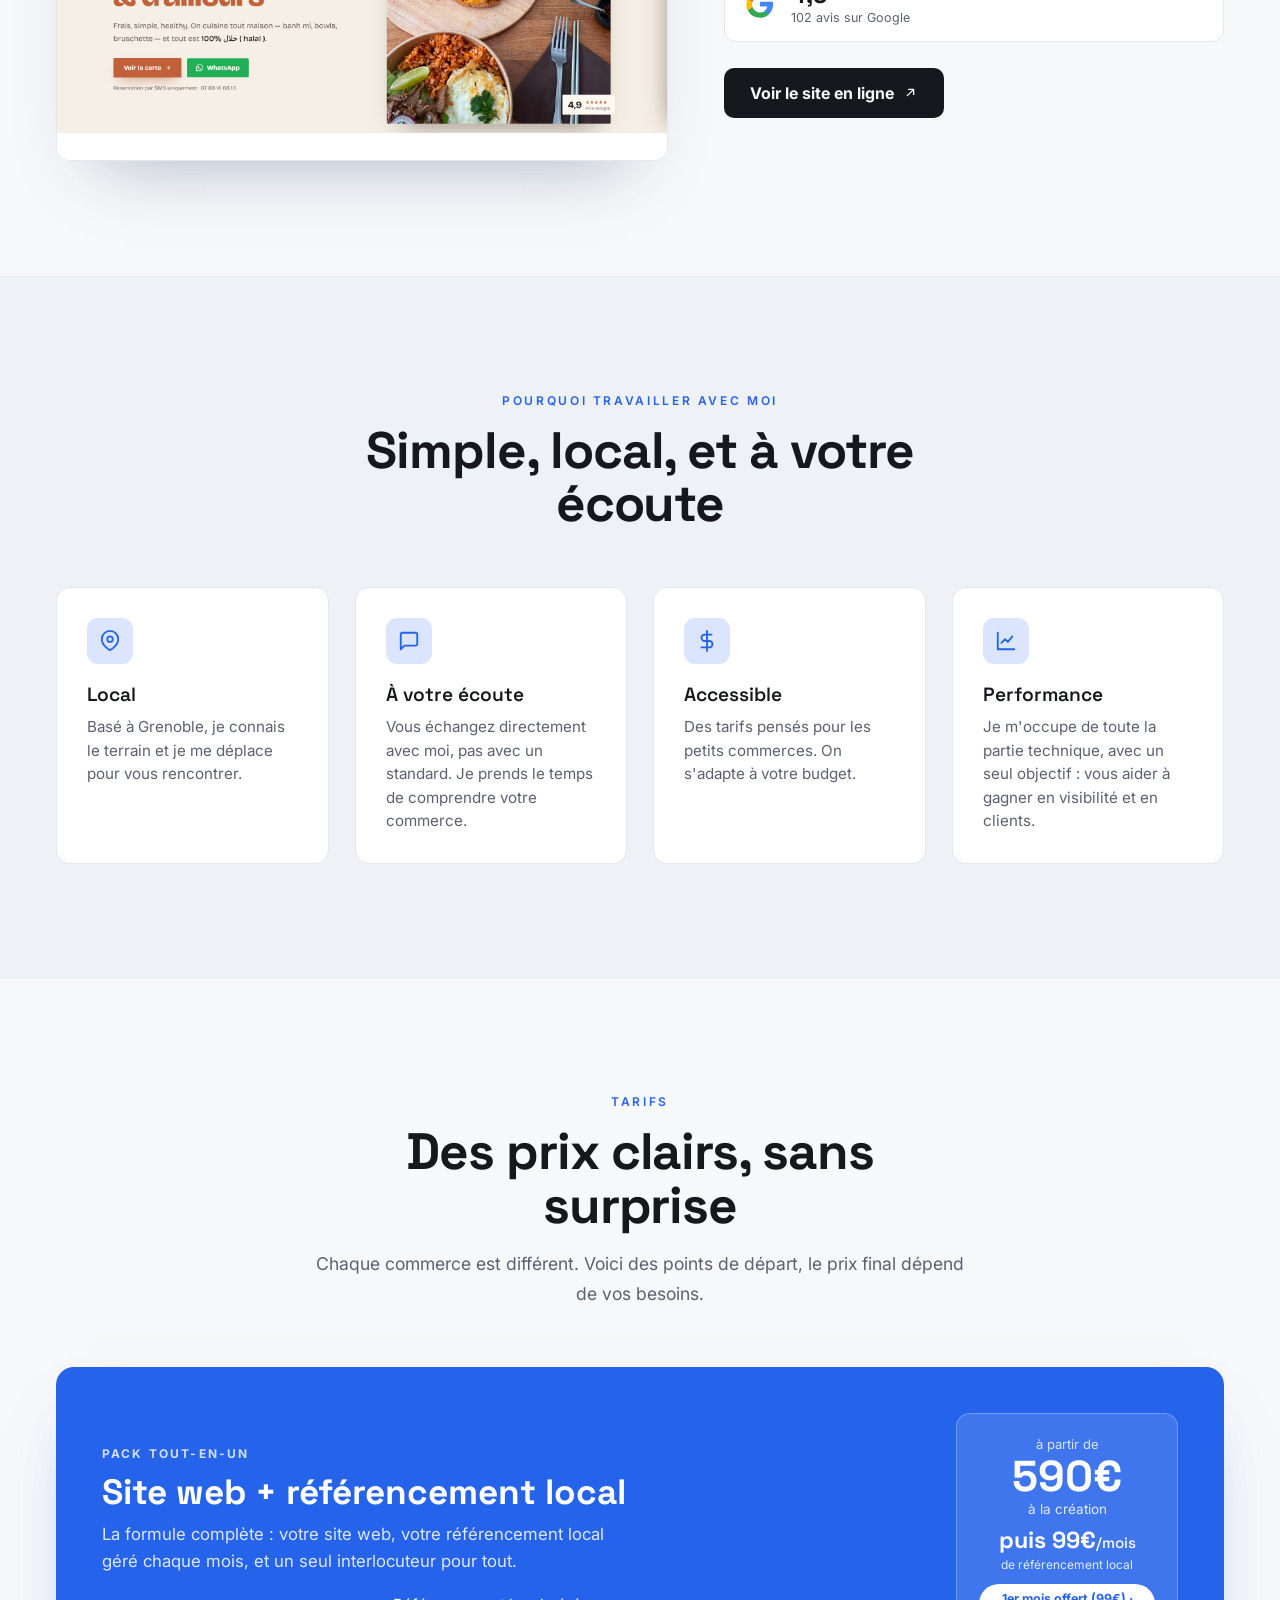
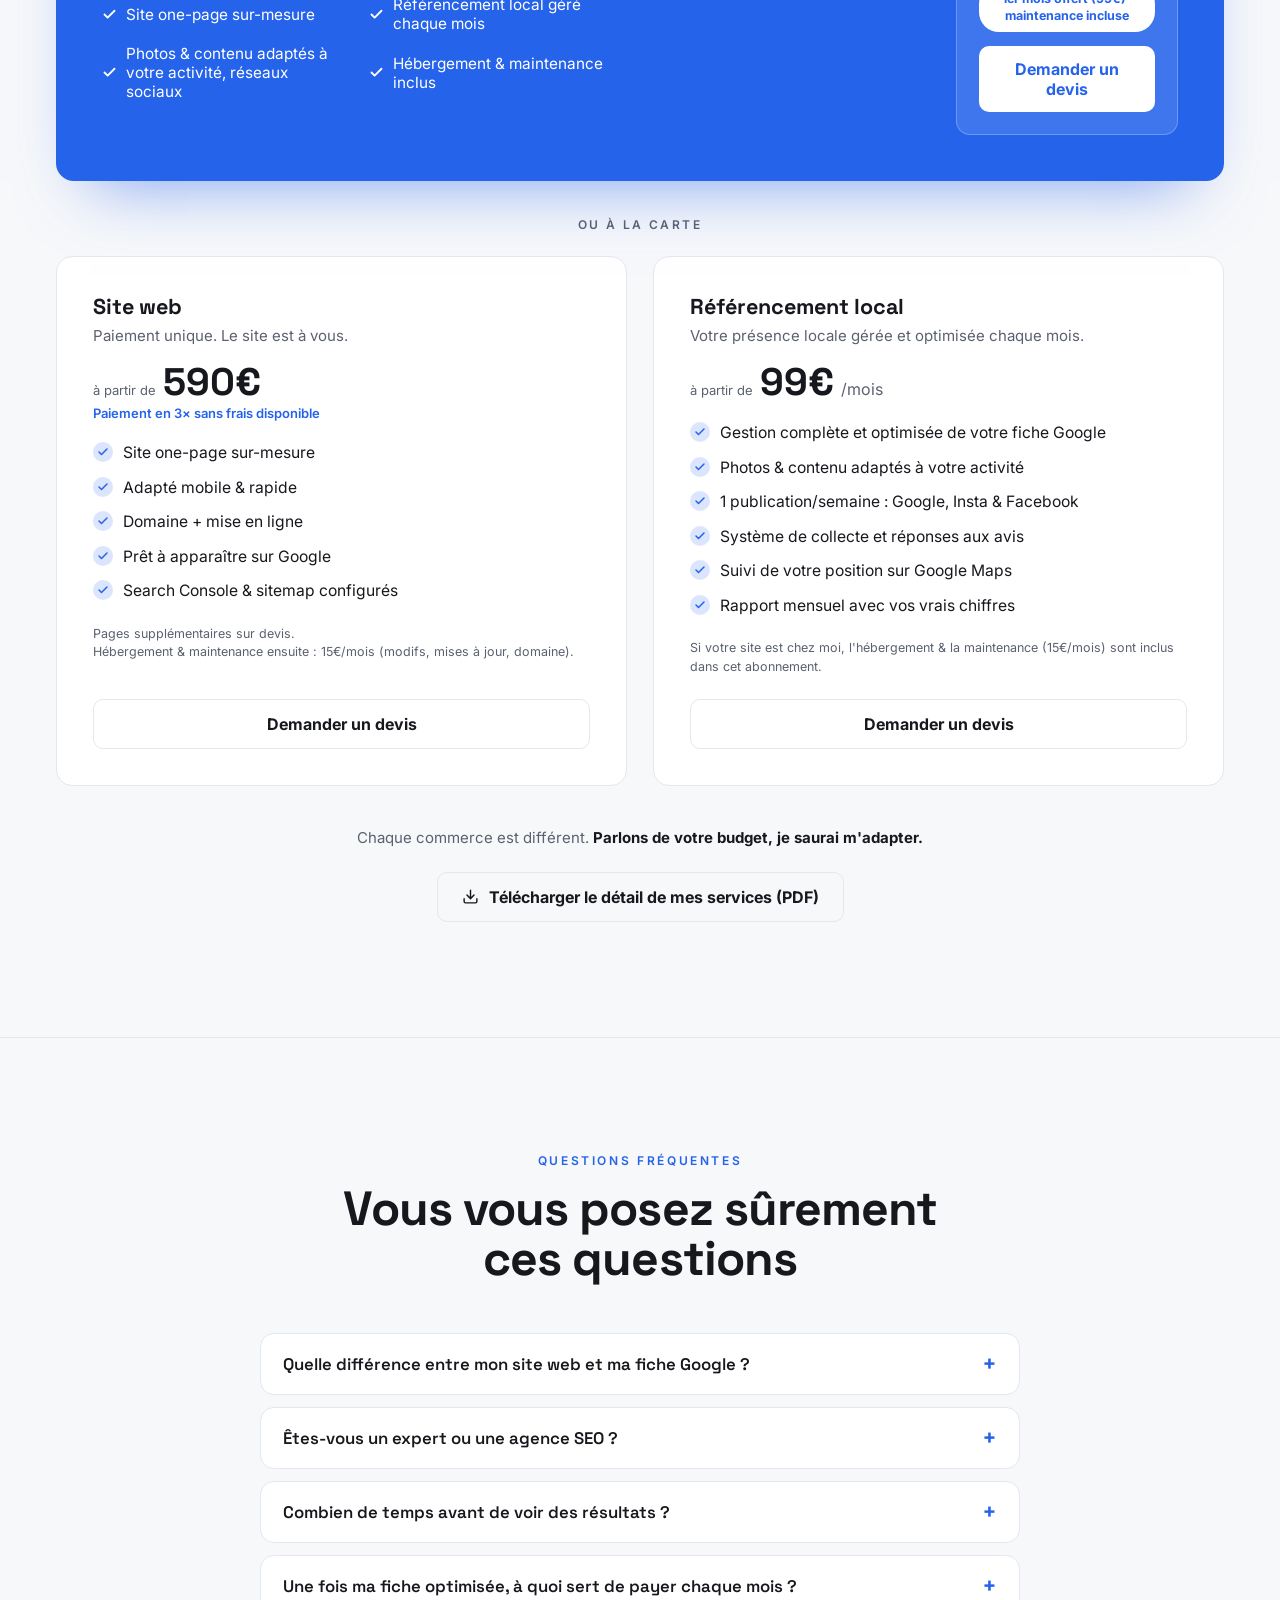
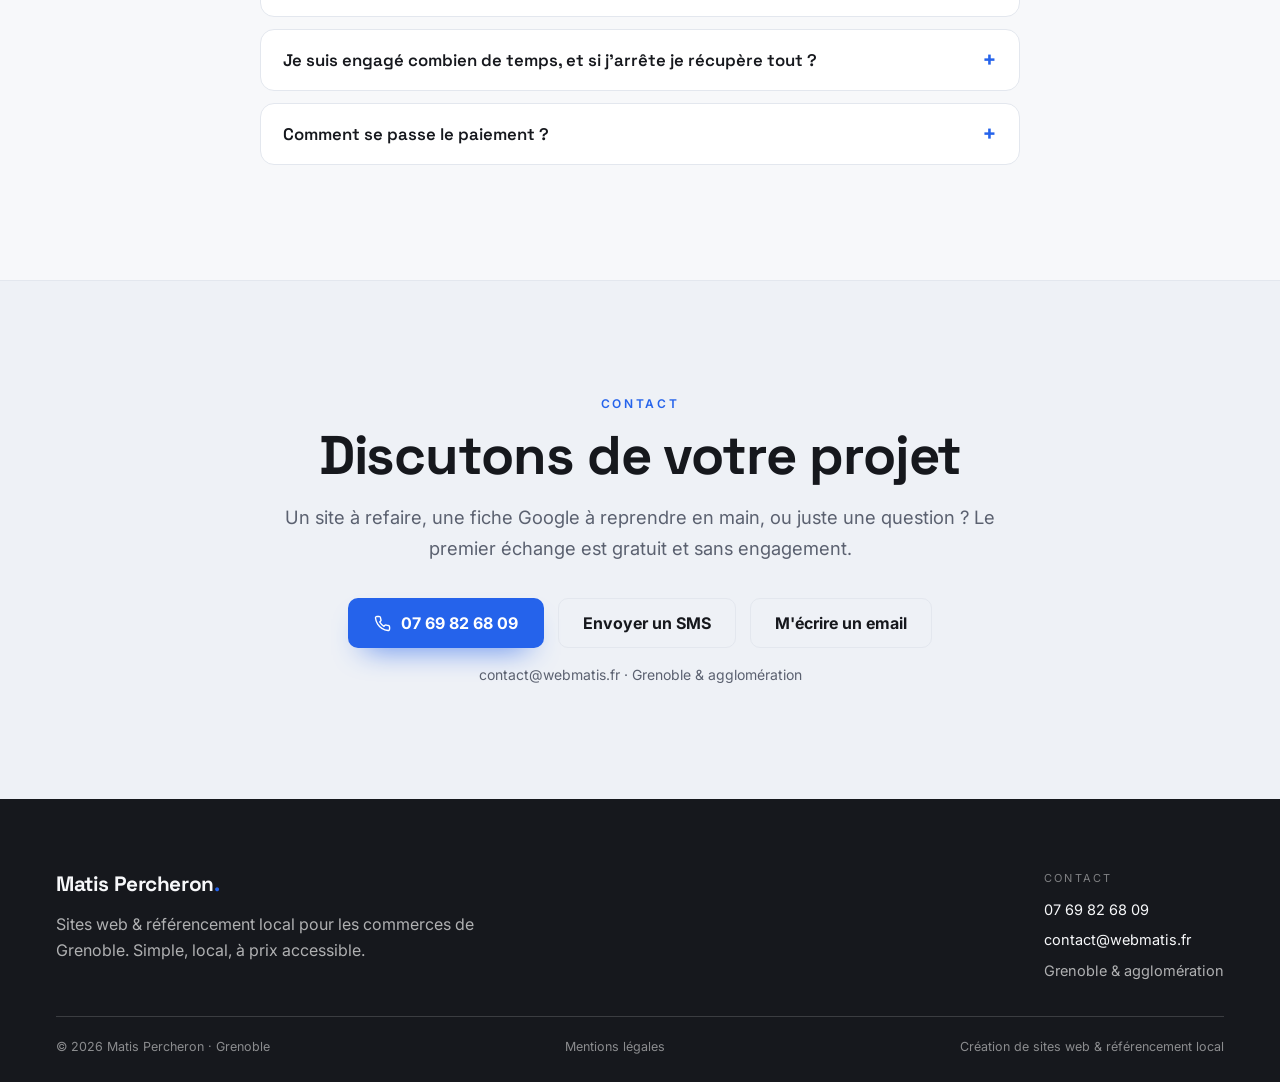
==== commit ec24b7bc: "Refonte editoriale: referencement local, FAQ, suivi de position - Renomme 'visibilite Google' en 're" ====
--- a/index.html
+++ b/index.html
@@ -3,9 +3,9 @@
 <head>
 <meta charset="utf-8">
 <meta name="viewport" content="width=device-width, initial-scale=1">
-<title>Matis Percheron — Sites web & visibilité Google pour les commerces de Grenoble</title>
-<meta name="description" content="Création de sites web et gestion de fiche Google pour les commerces de Grenoble. Sites soignés, visibilité locale, prix accessibles. Premier échange gratuit.">
-<meta property="og:title" content="Matis Percheron — Sites web & visibilité Google, Grenoble">
+<title>Matis Percheron — Sites web & référencement local pour les commerces de Grenoble</title>
+<meta name="description" content="Création de sites web et référencement local pour les commerces de Grenoble. Site soigné, fiche Google optimisée, prix accessibles. Premier échange gratuit.">
+<meta property="og:title" content="Matis Percheron — Sites web & référencement local, Grenoble">
 <meta property="og:description" content="Sites web à votre image et fiche Google bien gérée pour les commerces grenoblois. Prix accessibles, contact direct.">
 <meta property="og:type" content="website">
 <link rel="preconnect" href="https://fonts.googleapis.com">
@@ -82,10 +82,10 @@
     <div data-hero="1" class="hero-grid" style="display:grid;grid-template-columns:1.05fr .95fr;gap:clamp(28px,5vw,64px);align-items:center;max-width:1240px;margin:0 auto;">
       <div data-reveal="1">
         <div style="display:inline-flex;align-items:center;gap:10px;font-size:12px;font-weight:600;letter-spacing:.22em;text-transform:uppercase;color:var(--accent);margin-bottom:22px;">
-          <span style="width:26px;height:1.5px;background:var(--accent);display:inline-block;"></span>Sites web &amp; visibilité Google · Grenoble
+          <span style="width:26px;height:1.5px;background:var(--accent);display:inline-block;"></span>Sites web &amp; référencement local · Grenoble
         </div>
         <h1 style="font-family:var(--font-title);font-weight:700;font-size:clamp(2.5rem,6vw,4.6rem);line-height:1.02;letter-spacing:-.03em;margin:0 0 22px;color:var(--ink);">Vos clients vous cherchent<br><span style="color:var(--accent);">sur Google.</span> Soyez visible.</h1>
-        <p style="font-size:clamp(1.05rem,1.6vw,1.2rem);line-height:1.65;color:var(--ink-2);max-width:32em;margin:0 0 32px;">Je crée des sites web à votre image et je gère votre fiche Google, pour les commerces grenoblois qui veulent développer leur visibilité.</p>
+        <p style="font-size:clamp(1.05rem,1.6vw,1.2rem);line-height:1.65;color:var(--ink-2);max-width:33em;margin:0 0 32px;">Je crée des sites web à votre image, optimisés pour votre activité, et je vous accompagne sur votre référencement local pour développer votre clientèle.</p>
         <div class="hero-cta" style="display:flex;flex-wrap:wrap;gap:14px;align-items:center;">
           <a href="#tarifs" class="btn-accent btn-lg">Voir mes tarifs
             <svg viewBox="0 0 24 24" width="15" height="15" fill="none" stroke="currentColor" stroke-width="2.4" stroke-linecap="round" stroke-linejoin="round" style="flex:none;display:block;"><path d="M5 12h14M13 6l6 6-6 6"></path></svg>
@@ -168,8 +168,7 @@
     <div style="max-width:1180px;margin:0 auto;">
       <div data-reveal="1" style="max-width:42em;margin:0 auto clamp(38px,5vw,58px);text-align:center;">
         <div style="font-size:12px;font-weight:600;letter-spacing:.22em;text-transform:uppercase;color:var(--accent);margin-bottom:16px;">Ce que je fais</div>
-        <h2 style="font-family:var(--font-title);font-weight:700;letter-spacing:-.02em;font-size:clamp(2rem,4.4vw,3.2rem);line-height:1.05;margin:0 0 16px;color:var(--ink);">Deux façons de vous rendre visible</h2>
-        <p style="font-size:1.1rem;line-height:1.7;color:var(--ink-2);margin:0;">Un site web pour exister en ligne, une fiche Google bien tenue pour être trouvé près de chez vous. Séparément ou ensemble.</p>
+        <h2 style="font-family:var(--font-title);font-weight:700;letter-spacing:-.02em;font-size:clamp(2rem,4.4vw,3.2rem);line-height:1.05;margin:0;color:var(--ink);">Deux façons de vous rendre visible</h2>
       </div>
 
       <div class="services-grid" style="display:grid;grid-template-columns:1fr 1fr;gap:clamp(20px,3vw,28px);">
@@ -186,7 +185,7 @@
             <li class="feat">Nom de domaine + mise en ligne inclus</li>
             <li class="feat">Prêt à apparaître sur Google</li>
             <li class="feat">Search Console &amp; sitemap configurés</li>
-            <li class="feat">Textes rédigés avec vous</li>
+            <li class="feat">Rédaction de tous vos textes prise en charge</li>
           </ul>
         </div>
 
@@ -195,13 +194,15 @@
           <div style="width:52px;height:52px;border-radius:12px;background:var(--accent-soft);color:var(--accent);display:flex;align-items:center;justify-content:center;margin-bottom:22px;">
             <svg viewBox="0 0 24 24" width="26" height="26" fill="none" stroke="currentColor" stroke-width="2" stroke-linecap="round" stroke-linejoin="round"><path d="M21 10c0 7-9 12-9 12s-9-5-9-12a9 9 0 0 1 18 0Z"></path><circle cx="12" cy="10" r="3"></circle></svg>
           </div>
-          <h3 style="font-family:var(--font-title);font-weight:700;font-size:1.55rem;letter-spacing:-.01em;margin:0 0 12px;color:var(--ink);">Visibilité Google locale</h3>
-          <p style="font-size:1.02rem;line-height:1.65;color:var(--ink-2);margin:0 0 22px;">Votre fiche Google, c'est votre première vitrine. Je la gère pour vous : vous remontez dans les recherches « près de moi » et sur Google Maps.</p>
+          <h3 style="font-family:var(--font-title);font-weight:700;font-size:1.55rem;letter-spacing:-.01em;margin:0 0 12px;color:var(--ink);">Référencement local</h3>
+          <p style="font-size:1.02rem;line-height:1.65;color:var(--ink-2);margin:0 0 22px;">Votre fiche Google, c'est votre première vitrine. Je l'optimise et je la gère pour vous : vous remontez dans les recherches « près de moi » et sur Google Maps, et vous développez votre clientèle.</p>
           <ul style="list-style:none;padding:0;margin:0;display:flex;flex-direction:column;gap:12px;">
-            <li class="feat">Votre fiche Google : infos, photos, horaires à jour</li>
-            <li class="feat">Posts réguliers programmés</li>
-            <li class="feat">Collecte et gestion des avis clients</li>
-            <li class="feat">Rapport simple chaque mois</li>
+            <li class="feat">Optimisation complète de votre fiche Google</li>
+            <li class="feat">Cohérence de vos infos partout sur le web (annuaires, réseaux)</li>
+            <li class="feat">Publications régulières programmées</li>
+            <li class="feat">Système de collecte et gestion des avis</li>
+            <li class="feat">Suivi de votre position sur Google Maps</li>
+            <li class="feat">Rapport mensuel sur l'évolution de votre visibilité</li>
           </ul>
         </div>
 
@@ -216,7 +217,7 @@
         <div style="font-size:12px;font-weight:600;letter-spacing:.22em;text-transform:uppercase;color:var(--accent);margin-bottom:16px;text-align:center;">Les chiffres qui comptent</div>
         <h2 style="font-family:var(--font-title);font-weight:700;letter-spacing:-.02em;font-size:clamp(2rem,4.4vw,3.2rem);line-height:1.05;margin:0 0 24px;color:var(--ink);text-align:center;">Si on ne vous trouve pas en ligne, on va voir ailleurs</h2>
         <div style="border-left:3px solid var(--accent);padding:4px 0 4px 20px;">
-          <p style="font-size:1.12rem;line-height:1.72;color:var(--ink);margin:0;">L'économie locale traverse une période difficile, et à Grenoble beaucoup de commerces ferment. Pourtant, vos futurs clients sont là, sur leur téléphone, à chercher où aller. Leur donner les moyens de vous trouver, c'est déjà se donner une chance.</p>
+          <p style="font-size:1.12rem;line-height:1.72;color:var(--ink);margin:0;">Aujourd'hui, vos futurs clients commencent presque toujours par Google : ils cherchent où aller, comparent, lisent les avis, le tout depuis leur téléphone. Être bien visible à ce moment précis, c'est mettre toutes les chances de votre côté pour être celui qu'ils choisissent.</p>
         </div>
       </div>
 
@@ -239,7 +240,7 @@
         </div>
       </div>
 
-      <p data-reveal="1" style="text-align:center;font-size:1.05rem;line-height:1.7;color:var(--ink-2);margin:clamp(30px,4vw,42px) auto 0;max-width:44em;">Sans site ni fiche Google à jour, vous êtes invisible face aux concurrents qui, eux, y sont. <strong style="color:var(--ink);">C'est exactement ce sur quoi je vous aide.</strong></p>
+      <p data-reveal="1" style="text-align:center;font-size:1.05rem;line-height:1.7;color:var(--ink-2);margin:clamp(30px,4vw,42px) auto 0;max-width:44em;">Sans site, sans fiche Google optimisée et sans référencement local, vous restez invisible face aux concurrents qui, eux, y sont. <strong style="color:var(--ink);">C'est exactement là que j'interviens.</strong></p>
       <p data-reveal="1" style="text-align:center;font-size:12px;color:var(--ink-2);opacity:.75;margin:16px 0 0;">Sources : Partoo 2025, France Num, Google.</p>
     </div>
   </section>
@@ -337,11 +338,11 @@
         <div style="display:flex;flex-wrap:wrap;align-items:center;justify-content:space-between;gap:30px;">
           <div style="flex:1;min-width:262px;">
             <div style="font-size:12px;font-weight:700;letter-spacing:.18em;text-transform:uppercase;color:rgba(255,255,255,.8);margin-bottom:12px;">Pack tout-en-un</div>
-            <h3 style="font-family:var(--font-title);font-weight:700;font-size:clamp(1.6rem,3vw,2.2rem);line-height:1.08;margin:0 0 10px;color:#fff;">Site web + visibilité Google</h3>
-            <p style="font-size:1.05rem;line-height:1.6;color:rgba(255,255,255,.85);margin:0 0 20px;max-width:30em;">La formule complète : votre site, votre fiche Google gérée chaque mois, et un seul interlocuteur pour tout gérer.</p>
+            <h3 style="font-family:var(--font-title);font-weight:700;font-size:clamp(1.6rem,3vw,2.2rem);line-height:1.08;margin:0 0 10px;color:#fff;">Site web + référencement local</h3>
+            <p style="font-size:1.05rem;line-height:1.6;color:rgba(255,255,255,.85);margin:0 0 20px;max-width:30em;">La formule complète : votre site web, votre référencement local géré chaque mois, et un seul interlocuteur pour tout.</p>
             <div style="display:grid;grid-template-columns:1fr 1fr;gap:11px 22px;max-width:32em;">
               <span style="display:flex;align-items:center;gap:9px;font-size:.96rem;color:#fff;"><svg viewBox="0 0 24 24" width="15" height="15" fill="none" stroke="#fff" stroke-width="3" stroke-linecap="round" stroke-linejoin="round" style="flex:none;"><path d="M20 6 9 17l-5-5"></path></svg>Site one-page sur-mesure</span>
-              <span style="display:flex;align-items:center;gap:9px;font-size:.96rem;color:#fff;"><svg viewBox="0 0 24 24" width="15" height="15" fill="none" stroke="#fff" stroke-width="3" stroke-linecap="round" stroke-linejoin="round" style="flex:none;"><path d="M20 6 9 17l-5-5"></path></svg>Fiche Google gérée chaque mois</span>
+              <span style="display:flex;align-items:center;gap:9px;font-size:.96rem;color:#fff;"><svg viewBox="0 0 24 24" width="15" height="15" fill="none" stroke="#fff" stroke-width="3" stroke-linecap="round" stroke-linejoin="round" style="flex:none;"><path d="M20 6 9 17l-5-5"></path></svg>Référencement local géré chaque mois</span>
               <span style="display:flex;align-items:center;gap:9px;font-size:.96rem;color:#fff;"><svg viewBox="0 0 24 24" width="15" height="15" fill="none" stroke="#fff" stroke-width="3" stroke-linecap="round" stroke-linejoin="round" style="flex:none;"><path d="M20 6 9 17l-5-5"></path></svg>Photos &amp; contenu adaptés à votre activité, réseaux sociaux</span>
               <span style="display:flex;align-items:center;gap:9px;font-size:.96rem;color:#fff;"><svg viewBox="0 0 24 24" width="15" height="15" fill="none" stroke="#fff" stroke-width="3" stroke-linecap="round" stroke-linejoin="round" style="flex:none;"><path d="M20 6 9 17l-5-5"></path></svg>Hébergement &amp; maintenance inclus</span>
             </div>
@@ -351,7 +352,8 @@
             <div style="font-family:var(--font-title);font-weight:700;font-size:2.7rem;line-height:1;color:#fff;margin:3px 0;">590€</div>
             <div style="font-size:13.5px;color:rgba(255,255,255,.85);margin-bottom:8px;">à la création</div>
             <div style="font-family:var(--font-title);font-weight:700;font-size:1.45rem;color:#fff;">puis 99€<span style="font-size:.95rem;font-weight:500;">/mois</span></div>
-            <div style="font-size:12px;color:rgba(255,255,255,.82);margin:10px 0 16px;">1er mois Google offert + maintenance incluse</div>
+            <div style="font-size:12px;color:rgba(255,255,255,.85);margin:2px 0 12px;">de référencement local</div>
+            <div style="display:inline-block;background:#fff;color:var(--accent);font-weight:700;font-size:12.5px;padding:7px 13px;border-radius:20px;margin:0 0 14px;line-height:1.35;">1er mois offert (99€) · maintenance incluse</div>
             <a href="#contact" style="display:inline-flex;align-items:center;justify-content:center;background:#fff;color:var(--accent);font-weight:700;font-size:1rem;padding:13px 22px;border-radius:10px;text-decoration:none;width:100%;">Demander un devis</a>
           </div>
         </div>
@@ -383,19 +385,20 @@
 
         <!-- Visibilité Google (tier unique) -->
         <div data-reveal="1" class="price-card" style="background:var(--surface);border:1px solid var(--line);border-radius:16px;padding:clamp(26px,3vw,36px);display:flex;flex-direction:column;">
-          <h3 style="font-family:var(--font-title);font-weight:700;font-size:1.35rem;margin:0 0 6px;color:var(--ink);">Visibilité Google</h3>
-          <p style="font-size:.94rem;color:var(--ink-2);margin:0 0 18px;">Votre fiche Google gérée chaque mois.</p>
+          <h3 style="font-family:var(--font-title);font-weight:700;font-size:1.35rem;margin:0 0 6px;color:var(--ink);">Référencement local</h3>
+          <p style="font-size:.94rem;color:var(--ink-2);margin:0 0 18px;">Votre présence locale gérée et optimisée chaque mois.</p>
           <div style="display:flex;align-items:baseline;gap:7px;margin-bottom:20px;">
             <span style="font-size:13px;color:var(--ink-2);">à partir de</span>
             <span style="font-family:var(--font-title);font-weight:700;font-size:2.4rem;line-height:1;color:var(--ink);">99€</span>
             <span style="font-size:1rem;color:var(--ink-2);">/mois</span>
           </div>
           <ul style="list-style:none;padding:0;margin:0 0 22px;display:flex;flex-direction:column;gap:11px;">
-            <li class="feat">Gestion complète de votre fiche Google</li>
+            <li class="feat">Gestion complète et optimisée de votre fiche Google</li>
             <li class="feat">Photos &amp; contenu adaptés à votre activité</li>
-            <li class="feat">1 post/semaine : Google, Insta &amp; Facebook</li>
-            <li class="feat">Réponses &amp; collecte d'avis</li>
-            <li class="feat">Rapport mensuel avec les vrais chiffres</li>
+            <li class="feat">1 publication/semaine : Google, Insta &amp; Facebook</li>
+            <li class="feat">Système de collecte et réponses aux avis</li>
+            <li class="feat">Suivi de votre position sur Google Maps</li>
+            <li class="feat">Rapport mensuel avec vos vrais chiffres</li>
           </ul>
           <p style="font-size:12.5px;line-height:1.5;color:var(--ink-2);margin:0 0 22px;">Si votre site est chez moi, l'hébergement &amp; la maintenance (15€/mois) sont inclus dans cet abonnement.</p>
           <a href="#contact" class="btn-outline" style="width:100%;margin-top:auto;">Demander un devis</a>
@@ -432,6 +435,10 @@
         <details class="faq-item">
           <summary>Combien de temps avant de voir des résultats ?</summary>
           <p>Pas de promesse chiffrée à l'avance : une fiche Google active prend en général plusieurs semaines à mieux remonter. Ce que je garantis, c'est un suivi mensuel avec de vrais chiffres (vues, appels, demandes d'itinéraire) pour voir l'évolution concrètement.</p>
+        </details>
+        <details class="faq-item">
+          <summary>Une fois ma fiche optimisée, à quoi sert de payer chaque mois ?</summary>
+          <p>Je vous réponds franchement. Le premier mois sert à tout remettre d'aplomb : fiche complète, photos, premiers posts, avis. Mais la visibilité locale ne se gagne pas une fois pour toutes. Google met en avant les commerces actifs et à jour, et une fiche laissée de côté redescend petit à petit pendant que les concurrents qui restent actifs prennent votre place. Le vrai travail, c'est la régularité dans la durée : poster chaque semaine, répondre aux avis, garder les infos à jour, mois après mois. C'est tout à fait faisable seul, mais en pratique presque personne ne tient le rythme une fois le quotidien repris. C'est exactement ce dont je m'occupe, et comme il n'y a aucun engagement, le jour où vous estimez que ça ne vous apporte rien, vous arrêtez.</p>
         </details>
         <details class="faq-item">
           <summary>Je suis engagé combien de temps, et si j'arrête je récupère tout ?</summary>
@@ -468,7 +475,7 @@
     <div style="max-width:1180px;margin:0 auto;display:flex;flex-wrap:wrap;gap:32px 56px;justify-content:space-between;align-items:flex-start;">
       <div style="max-width:28em;">
         <span style="font-family:var(--font-title);font-weight:700;font-size:1.3rem;letter-spacing:-.02em;">Matis Percheron<span style="color:var(--accent);">.</span></span>
-        <p style="font-size:1rem;line-height:1.65;color:rgba(255,255,255,.66);margin:14px 0 0;">Sites web &amp; visibilité Google pour les commerces de Grenoble. Simple, local, à prix accessible.</p>
+        <p style="font-size:1rem;line-height:1.65;color:rgba(255,255,255,.66);margin:14px 0 0;">Sites web &amp; référencement local pour les commerces de Grenoble. Simple, local, à prix accessible.</p>
       </div>
       <div>
         <div style="font-size:11px;letter-spacing:.2em;text-transform:uppercase;color:rgba(255,255,255,.45);margin-bottom:14px;">Contact</div>
